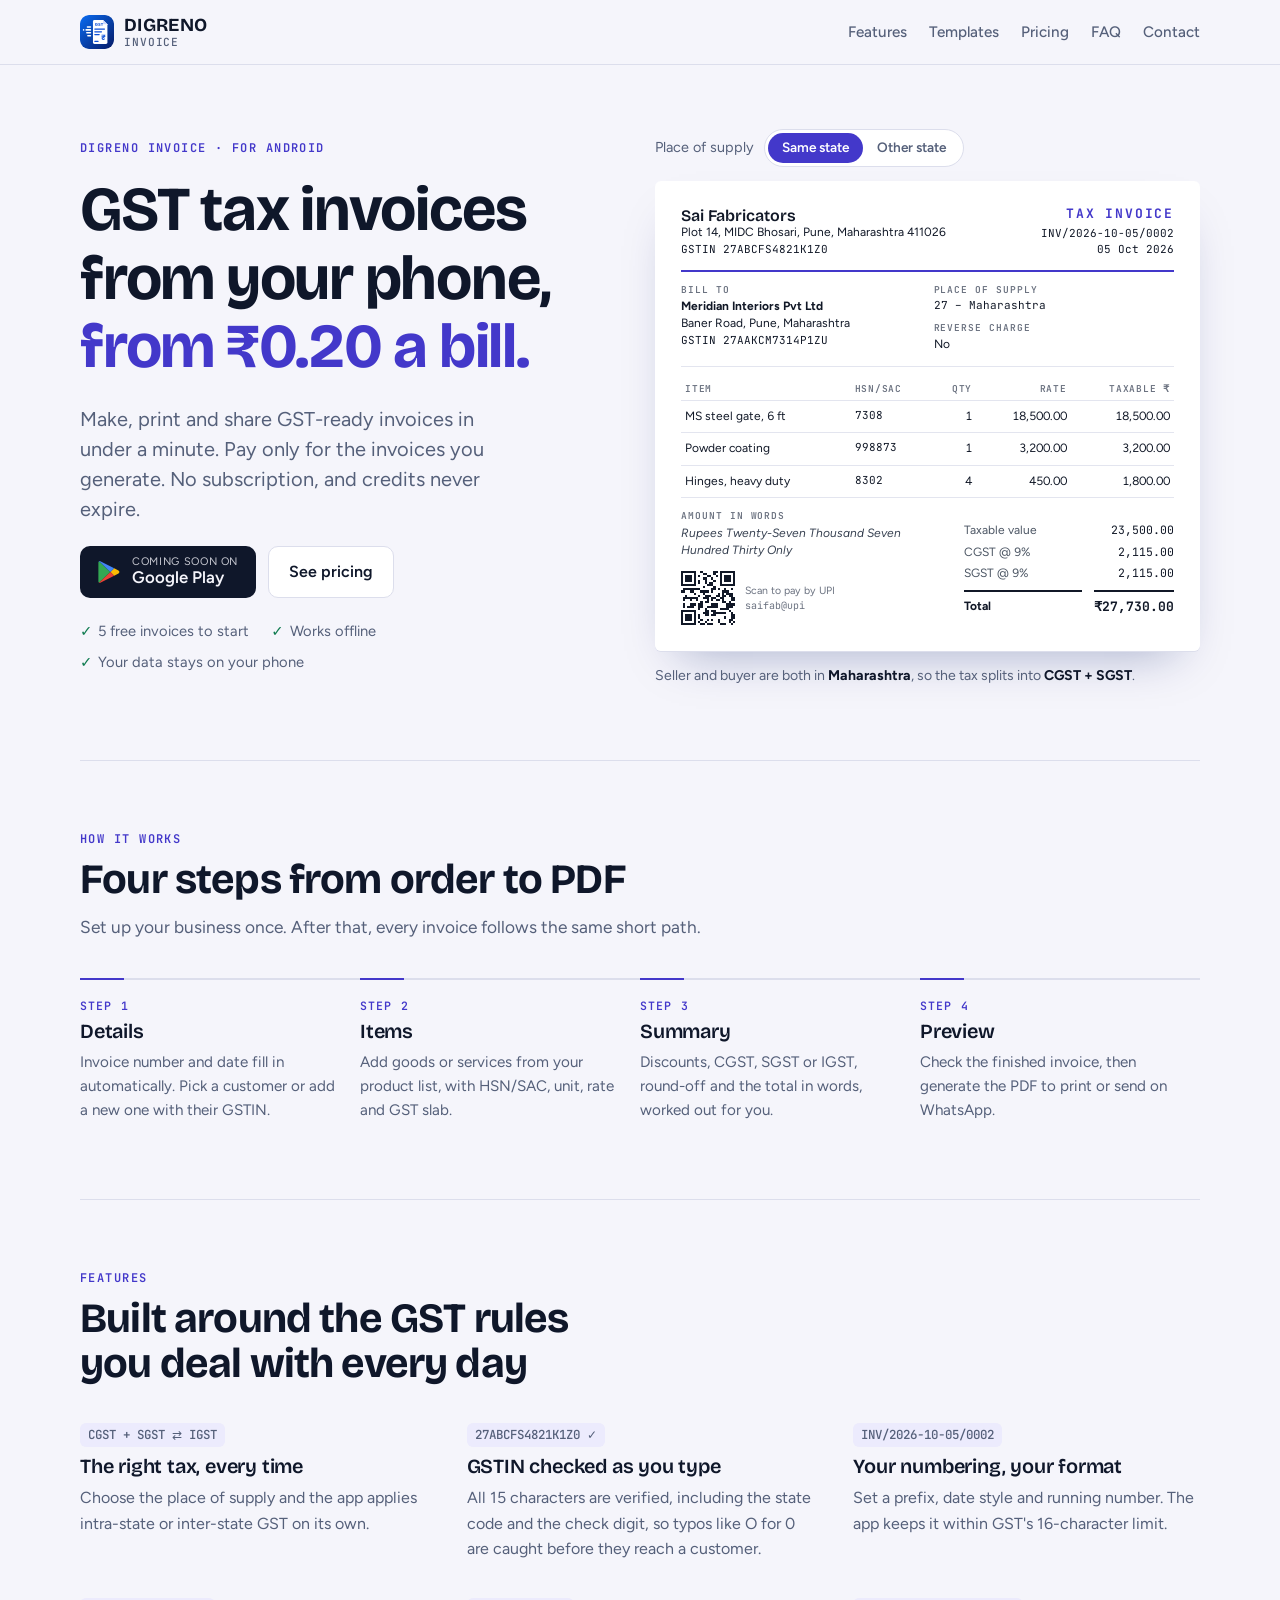
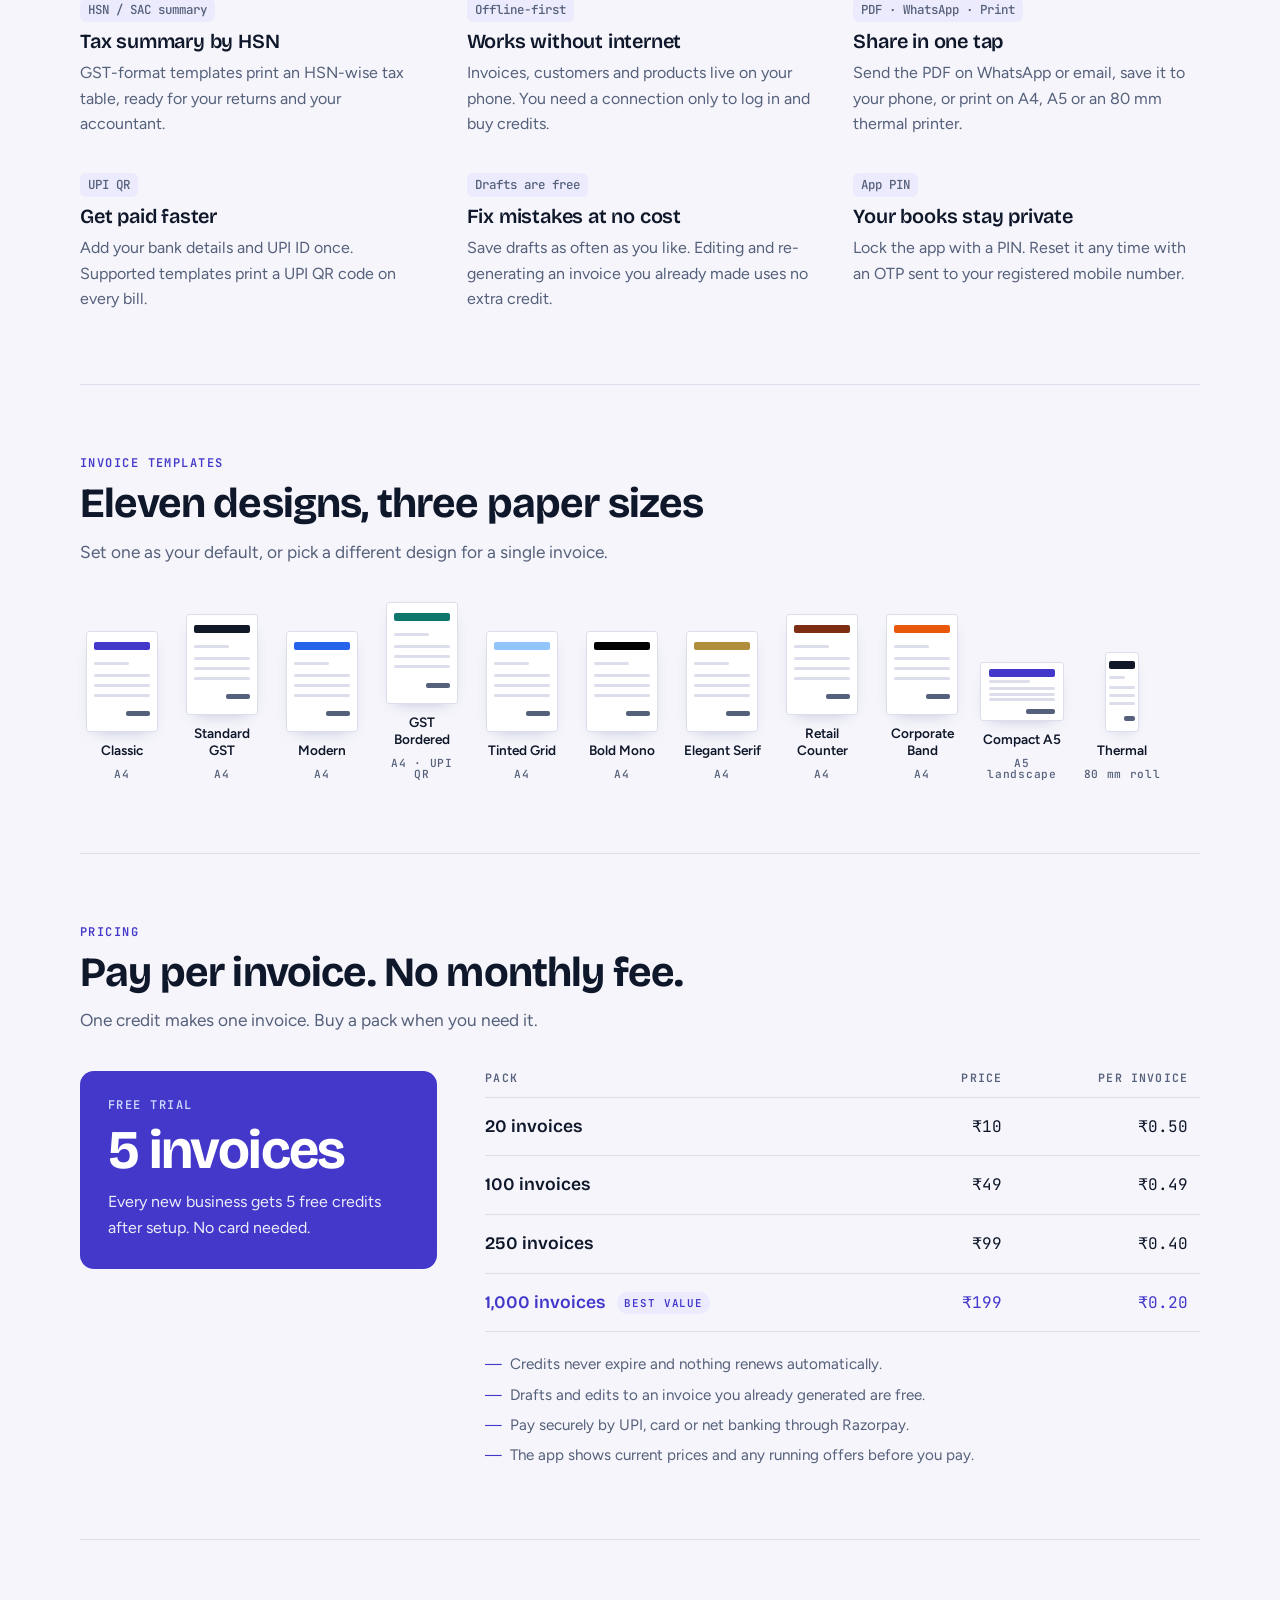
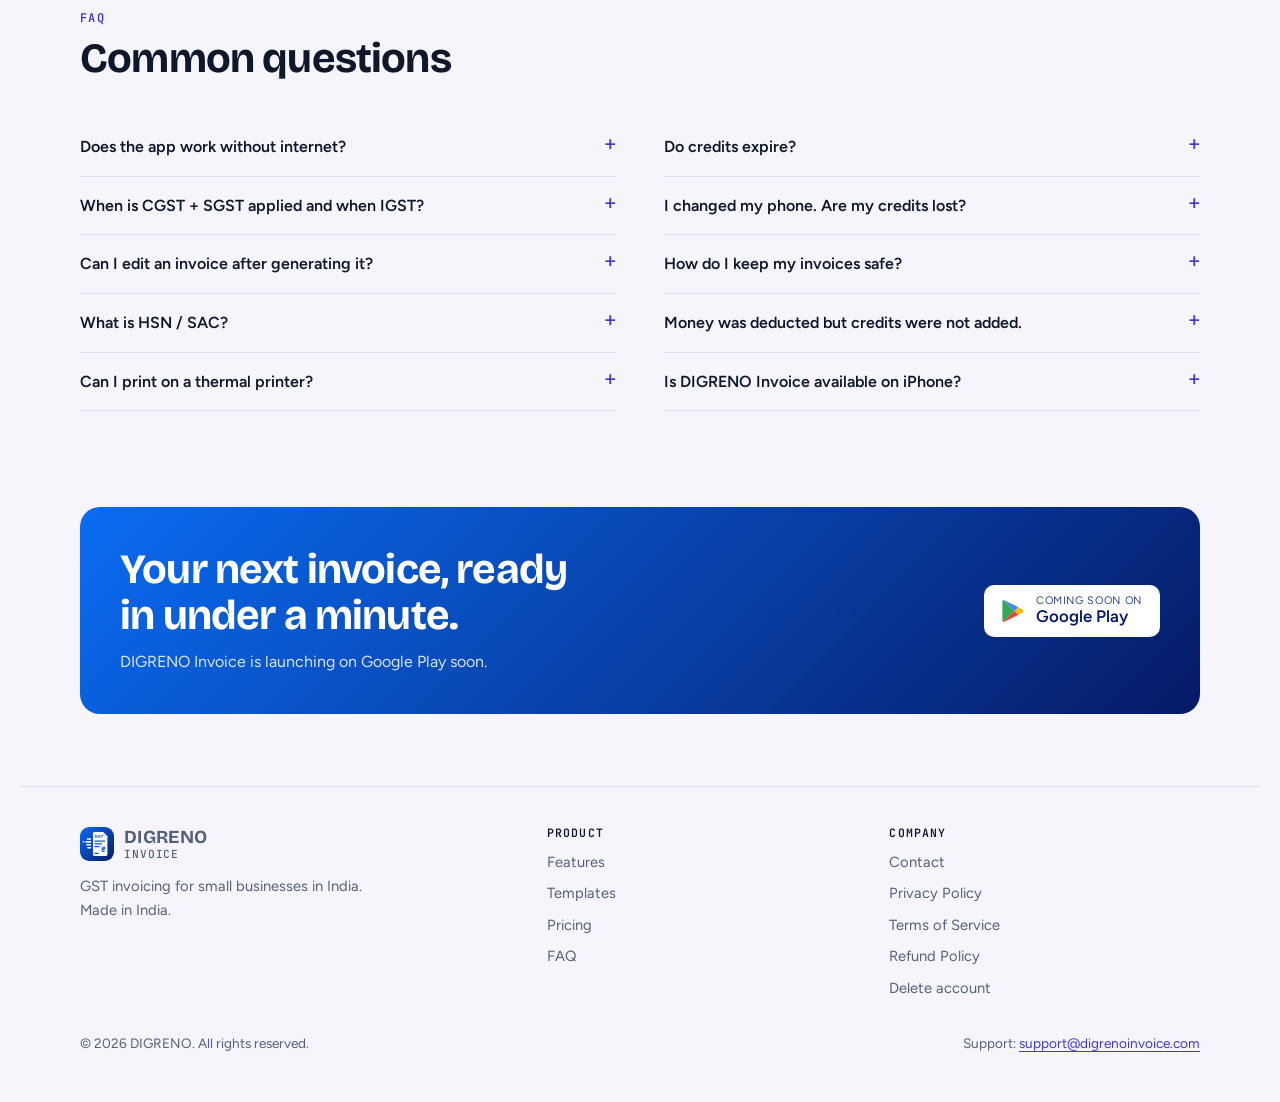
==== index.html @ bca1535c "digreno website initial version" ====
<!doctype html>
<html lang="en-IN">
<head>
<meta charset="utf-8">
<meta name="viewport" content="width=device-width, initial-scale=1, viewport-fit=cover">
<title>DIGRENO Invoice</title>
<meta name="description" content="GST invoicing app for Android. Make GST-ready tax invoices on your phone from ₹0.20 a bill, with CGST/SGST/IGST, HSN summary, UPI QR and thermal printing.">
<link rel="canonical" href="https://digreno.com/">
<meta name="theme-color" content="#4338CA">
<meta property="og:type" content="website">
<meta property="og:site_name" content="DIGRENO">
<meta property="og:title" content="DIGRENO Invoice">
<meta property="og:description" content="GST invoicing app for Android. Make GST-ready tax invoices on your phone from ₹0.20 a bill, with CGST/SGST/IGST, HSN summary, UPI QR and thermal printing.">
<meta property="og:url" content="https://digreno.com/">
<link rel="icon" href="/assets/favicon.svg" type="image/svg+xml">
<link rel="preconnect" href="https://fonts.googleapis.com"><link rel="preconnect" href="https://fonts.gstatic.com" crossorigin><link rel="stylesheet" href="https://fonts.googleapis.com/css2?family=Bricolage+Grotesque:opsz,wght@12..96,600;12..96,700&family=Figtree:wght@400;500;600;700&family=JetBrains+Mono:wght@500;600;700&display=swap">
<link rel="stylesheet" href="/assets/site.css">
</head>
<body>
<a class="skip" href="#main">Skip to content</a>
<header class="site-header">
  <nav class="wrap nav" aria-label="Main">
    <a class="brand" href="/"><img src="/assets/logo.svg" alt="" width="34" height="34"><span>DIGRENO<small>Invoice</small></span></a>
    <button class="nav-toggle" type="button" aria-expanded="false" aria-controls="nav-links">Menu</button>
    <div class="nav-links" id="nav-links">
      <a href="/#features">Features</a>
      <a href="/#templates">Templates</a>
      <a href="/#pricing">Pricing</a>
      <a href="/#faq">FAQ</a>
      <a href="/contact.html">Contact</a>
    </div>
  </nav>
</header>
<main id="main" class="wrap">
  <section class="hero">
    <div class="hero-copy">
      <span class="eyebrow">DIGRENO Invoice · for Android</span>
      <h1>GST tax invoices from your phone, <em>from ₹0.20 a bill.</em></h1>
      <p class="lede">Make, print and share GST-ready invoices in under a minute. Pay only for the invoices you generate. No subscription, and credits never expire.</p>
      <div class="hero-actions">
        <a class="play-badge" href="#download" aria-disabled="true">
          <svg viewBox="0 0 22 24" aria-hidden="true"><path fill="#34A853" d="M1 1.2 12.4 12 1 22.8c-.4-.2-.6-.7-.6-1.2V2.4c0-.5.2-1 .6-1.2Z"/><path fill="#FBBC04" d="m16.2 8.2-3.8 3.8 3.8 3.8 4.3-2.4c1.2-.7 1.2-2.1 0-2.8l-4.3-2.4Z"/><path fill="#4285F4" d="M1 1.2c.3-.2.8-.2 1.3.1l13.9 6.9-3.8 3.8L1 1.2Z"/><path fill="#EA4335" d="M1 22.8 12.4 12l3.8 3.8-13.9 6.9c-.5.3-1 .3-1.3.1Z"/></svg>
          <span><small>Coming soon on</small><strong>Google Play</strong></span>
        </a>
        <a class="btn btn-ghost" href="#pricing">See pricing</a>
      </div>
      <ul class="hero-facts">
        <li>5 free invoices to start</li>
        <li>Works offline</li>
        <li>Your data stays on your phone</li>
      </ul>
    </div>

    <div class="demo" aria-label="Sample invoice made with DIGRENO Invoice">
      <div class="pos-switch">
        <span>Place of supply</span>
        <span class="seg" role="group" aria-label="Place of supply">
          <button type="button" data-pos="intra" aria-pressed="true">Same state</button>
          <button type="button" data-pos="inter" aria-pressed="false">Other state</button>
        </span>
      </div>
      <div class="invoice-scroll">
        <article class="invoice" id="demo-invoice">
          <div class="inv-top">
            <div>
              <h3>Sai Fabricators</h3>
              <div>Plot 14, MIDC Bhosari, Pune, Maharashtra 411026</div>
              <div class="mono">GSTIN 27ABCFS4821K1Z0</div>
            </div>
            <div class="inv-title">
              <b>TAX INVOICE</b>
              <div class="mono">INV/2026-10-05/0002</div>
              <div class="mono">05 Oct 2026</div>
            </div>
          </div>
          <div class="inv-meta">
            <div>
              <div class="lbl">Bill to</div>
              <div><strong>Meridian Interiors Pvt Ltd</strong></div>
              <div id="buyer-addr">Baner Road, Pune, Maharashtra</div>
              <div class="mono">GSTIN <span id="buyer-gstin">27AAKCM7314P1ZU</span></div>
            </div>
            <div>
              <div class="lbl">Place of supply</div>
              <div class="mono" id="inv-pos">27 – Maharashtra</div>
              <div class="lbl" style="margin-top:8px">Reverse charge</div>
              <div>No</div>
            </div>
          </div>
          <table class="inv-items">
            <thead><tr><th>Item</th><th>HSN/SAC</th><th class="num">Qty</th><th class="num">Rate</th><th class="num">Taxable ₹</th></tr></thead>
            <tbody>
              <tr><td>MS steel gate, 6 ft</td><td class="mono">7308</td><td class="num">1</td><td class="num">18,500.00</td><td class="num">18,500.00</td></tr>
              <tr><td>Powder coating</td><td class="mono">998873</td><td class="num">1</td><td class="num">3,200.00</td><td class="num">3,200.00</td></tr>
              <tr><td>Hinges, heavy duty</td><td class="mono">8302</td><td class="num">4</td><td class="num">450.00</td><td class="num">1,800.00</td></tr>
            </tbody>
          </table>
          <div class="inv-bottom">
            <div>
              <div class="lbl" style="font:600 9.5px/1.2 var(--f-mono);letter-spacing:.1em;text-transform:uppercase;color:#6B7280;margin-bottom:3px">Amount in words</div>
              <div class="inv-words">Rupees Twenty-Seven Thousand Seven Hundred Thirty Only</div>
              <div class="inv-upi"><canvas id="upi-qr" width="25" height="25" aria-hidden="true"></canvas><span>Scan to pay by UPI<br><span class="mono" style="font-size:10px">saifab@upi</span></span></div>
            </div>
            <dl class="inv-totals">
              <dt>Taxable value</dt><dd>23,500.00</dd>
              <div id="tax-rows" style="display:contents"></div>
              <dt class="grand">Total</dt><dd class="grand">₹27,730.00</dd>
            </dl>
          </div>
        </article>
      </div>
      <p class="demo-note" id="demo-explain" aria-live="polite">Seller and buyer are both in <b>Maharashtra</b>, so the tax splits into <b>CGST + SGST</b>.</p>
    </div>
  </section>

  <section class="band" id="how">
    <div class="section-head">
      <span class="eyebrow">How it works</span>
      <h2>Four steps from order to PDF</h2>
      <p>Set up your business once. After that, every invoice follows the same short path.</p>
    </div>
    <ol class="steps">
      <li><h3>Details</h3><p>Invoice number and date fill in automatically. Pick a customer or add a new one with their GSTIN.</p></li>
      <li><h3>Items</h3><p>Add goods or services from your product list, with HSN/SAC, unit, rate and GST slab.</p></li>
      <li><h3>Summary</h3><p>Discounts, CGST, SGST or IGST, round-off and the total in words, worked out for you.</p></li>
      <li><h3>Preview</h3><p>Check the finished invoice, then generate the PDF to print or send on WhatsApp.</p></li>
    </ol>
  </section>

  <section class="band" id="features">
    <div class="section-head">
      <span class="eyebrow">Features</span>
      <h2>Built around the GST rules you deal with every day</h2>
    </div>
    <div class="features">
      <div class="feature"><span class="tag">CGST + SGST ⇄ IGST</span><h3>The right tax, every time</h3><p>Choose the place of supply and the app applies intra-state or inter-state GST on its own.</p></div>
      <div class="feature"><span class="tag">27ABCFS4821K1Z0 ✓</span><h3>GSTIN checked as you type</h3><p>All 15 characters are verified, including the state code and the check digit, so typos like O for 0 are caught before they reach a customer.</p></div>
      <div class="feature"><span class="tag">INV/2026-10-05/0002</span><h3>Your numbering, your format</h3><p>Set a prefix, date style and running number. The app keeps it within GST's 16-character limit.</p></div>
      <div class="feature"><span class="tag">HSN / SAC summary</span><h3>Tax summary by HSN</h3><p>GST-format templates print an HSN-wise tax table, ready for your returns and your accountant.</p></div>
      <div class="feature"><span class="tag">Offline-first</span><h3>Works without internet</h3><p>Invoices, customers and products live on your phone. You need a connection only to log in and buy credits.</p></div>
      <div class="feature"><span class="tag">PDF · WhatsApp · Print</span><h3>Share in one tap</h3><p>Send the PDF on WhatsApp or email, save it to your phone, or print on A4, A5 or an 80 mm thermal printer.</p></div>
      <div class="feature"><span class="tag">UPI QR</span><h3>Get paid faster</h3><p>Add your bank details and UPI ID once. Supported templates print a UPI QR code on every bill.</p></div>
      <div class="feature"><span class="tag">Drafts are free</span><h3>Fix mistakes at no cost</h3><p>Save drafts as often as you like. Editing and re-generating an invoice you already made uses no extra credit.</p></div>
      <div class="feature"><span class="tag">App PIN</span><h3>Your books stay private</h3><p>Lock the app with a PIN. Reset it any time with an OTP sent to your registered mobile number.</p></div>
    </div>
  </section>

  <section class="band" id="templates">
    <div class="section-head">
      <span class="eyebrow">Invoice templates</span>
      <h2>Eleven designs, three paper sizes</h2>
      <p>Set one as your default, or pick a different design for a single invoice.</p>
    </div>
    <div class="papers">
      <div class="paper"><div class="sheet"><i></i><i></i><i></i><i></i><i></i><i></i></div><b>Classic</b><small>A4</small></div>
      <div class="paper"><div class="sheet" style="--accent-paper:#111827"><i></i><i></i><i></i><i></i><i></i><i></i></div><b>Standard GST</b><small>A4</small></div>
      <div class="paper"><div class="sheet" style="--accent-paper:#2563EB"><i></i><i></i><i></i><i></i><i></i><i></i></div><b>Modern</b><small>A4</small></div>
      <div class="paper"><div class="sheet" style="--accent-paper:#0F766E"><i></i><i></i><i></i><i></i><i></i><i></i></div><b>GST Bordered</b><small>A4 · UPI QR</small></div>
      <div class="paper"><div class="sheet" style="--accent-paper:#93C5FD"><i></i><i></i><i></i><i></i><i></i><i></i></div><b>Tinted Grid</b><small>A4</small></div>
      <div class="paper"><div class="sheet" style="--accent-paper:#000"><i></i><i></i><i></i><i></i><i></i><i></i></div><b>Bold Mono</b><small>A4</small></div>
      <div class="paper"><div class="sheet" style="--accent-paper:#B08D3C"><i></i><i></i><i></i><i></i><i></i><i></i></div><b>Elegant Serif</b><small>A4</small></div>
      <div class="paper"><div class="sheet" style="--accent-paper:#7C2D12"><i></i><i></i><i></i><i></i><i></i><i></i></div><b>Retail Counter</b><small>A4</small></div>
      <div class="paper"><div class="sheet" style="--accent-paper:#EA580C"><i></i><i></i><i></i><i></i><i></i><i></i></div><b>Corporate Band</b><small>A4</small></div>
      <div class="paper a5"><div class="sheet"><i></i><i></i><i></i><i></i><i></i><i></i></div><b>Compact A5</b><small>A5 landscape</small></div>
      <div class="paper roll"><div class="sheet" style="--accent-paper:#111827"><i></i><i></i><i></i><i></i><i></i><i></i></div><b>Thermal</b><small>80 mm roll</small></div>
    </div>
  </section>

  <section class="band" id="pricing">
    <div class="section-head">
      <span class="eyebrow">Pricing</span>
      <h2>Pay per invoice. No monthly fee.</h2>
      <p>One credit makes one invoice. Buy a pack when you need it.</p>
    </div>
    <div class="pricing">
      <div class="trial">
        <span class="eyebrow" style="color:#C9D8FF">Free trial</span>
        <div class="big">5 invoices</div>
        <p>Every new business gets 5 free credits after setup. No card needed.</p>
      </div>
      <div class="packs-wrap">
        <table class="packs">
          <thead><tr><th>Pack</th><th class="num">Price</th><th class="num">Per invoice</th></tr></thead>
          <tbody>
            <tr><td>20 invoices</td><td class="num">₹10</td><td class="num">₹0.50</td></tr>
            <tr><td>100 invoices</td><td class="num">₹49</td><td class="num">₹0.49</td></tr>
            <tr><td>250 invoices</td><td class="num">₹99</td><td class="num">₹0.40</td></tr>
            <tr class="best"><td>1,000 invoices <span class="pill">Best value</span></td><td class="num">₹199</td><td class="num">₹0.20</td></tr>
          </tbody>
        </table>
        <ul class="pricing-notes">
          <li>Credits never expire and nothing renews automatically.</li>
          <li>Drafts and edits to an invoice you already generated are free.</li>
          <li>Pay securely by UPI, card or net banking through Razorpay.</li>
          <li>The app shows current prices and any running offers before you pay.</li>
        </ul>
      </div>
    </div>
  </section>

  <section class="band" id="faq">
    <div class="section-head">
      <span class="eyebrow">FAQ</span>
      <h2>Common questions</h2>
    </div>
    <div class="faq">
      <div>
        <details><summary>Does the app work without internet?</summary><p>Yes. Invoices, customers and products are stored on your phone and work offline. You need internet to log in, buy credits and sync your credit balance.</p></details>
        <details><summary>When is CGST + SGST applied and when IGST?</summary><p>If the place of supply is in the same state as your business, CGST and SGST are applied. If it is a different state, IGST is applied. The app decides this from the place of supply you select.</p></details>
        <details><summary>Can I edit an invoice after generating it?</summary><p>Yes. Open the invoice and tap Edit. Updating an invoice you already generated does not use another credit.</p></details>
        <details><summary>What is HSN / SAC?</summary><p>HSN codes classify goods and SAC codes classify services. Enter 4, 6 or 8 digits as your turnover requires. Service codes usually start with 99.</p></details>
        <details><summary>Can I print on a thermal printer?</summary><p>Yes. The Thermal template is laid out for 80 mm receipt printers. A4 and A5 templates print on any regular printer.</p></details>
      </div>
      <div>
        <details><summary>Do credits expire?</summary><p>No. Purchased credits do not expire. Every pack is a one-time purchase and nothing renews automatically.</p></details>
        <details><summary>I changed my phone. Are my credits lost?</summary><p>No. Your credit balance is kept on our server. Log in with the same mobile number and your balance comes back automatically.</p></details>
        <details><summary>How do I keep my invoices safe?</summary><p>Your invoices are stored on your phone. Keep Android backup turned on for your Google account so app data is restored on a new phone. You can also export a backup from Settings.</p></details>
        <details><summary>Money was deducted but credits were not added.</summary><p>Credits usually appear within a few minutes once the bank confirms. In the app, open Help → Payment issues and tap Check status. If credits can't be added, the amount is refunded. See our <a href="refund.html">refund policy</a>.</p></details>
        <details><summary>Is DIGRENO Invoice available on iPhone?</summary><p>Not yet. The app is launching on Android first.</p></details>
      </div>
    </div>
  </section>

  <section class="cta" id="download">
    <div>
      <h2>Your next invoice, ready in under a minute.</h2>
      <p>DIGRENO Invoice is launching on Google Play soon.</p>
    </div>
    <a class="play-badge" href="#download" aria-disabled="true">
      <svg viewBox="0 0 22 24" aria-hidden="true"><path fill="#34A853" d="M1 1.2 12.4 12 1 22.8c-.4-.2-.6-.7-.6-1.2V2.4c0-.5.2-1 .6-1.2Z"/><path fill="#FBBC04" d="m16.2 8.2-3.8 3.8 3.8 3.8 4.3-2.4c1.2-.7 1.2-2.1 0-2.8l-4.3-2.4Z"/><path fill="#4285F4" d="M1 1.2c.3-.2.8-.2 1.3.1l13.9 6.9-3.8 3.8L1 1.2Z"/><path fill="#EA4335" d="M1 22.8 12.4 12l3.8 3.8-13.9 6.9c-.5.3-1 .3-1.3.1Z"/></svg>
      <span><small>Coming soon on</small><strong>Google Play</strong></span>
    </a>
  </section>
</main>
<footer class="site-footer">
  <div class="wrap">
    <div class="footer-grid">
      <div>
        <a class="brand" href="/"><img src="/assets/logo.svg" alt="" width="34" height="34"><span>DIGRENO<small>Invoice</small></span></a>
        <p style="margin-top:14px;max-width:34ch">GST invoicing for small businesses in India. Made in India.</p>
      </div>
      <div>
        <h4>Product</h4>
        <ul><li><a href="/#features">Features</a></li><li><a href="/#templates">Templates</a></li><li><a href="/#pricing">Pricing</a></li><li><a href="/#faq">FAQ</a></li></ul>
      </div>
      <div>
        <h4>Company</h4>
        <ul><li><a href="/contact.html">Contact</a></li><li><a href="/privacy.html">Privacy Policy</a></li><li><a href="/terms.html">Terms of Service</a></li><li><a href="/refund.html">Refund Policy</a></li><li><a href="/delete-account.html">Delete account</a></li></ul>
      </div>
    </div>
    <div class="footer-base">
      <span>© <span data-year>2026</span> DIGRENO. All rights reserved.</span>
      <span>Support: <a href="mailto:support@digrenoinvoice.com">support@digrenoinvoice.com</a></span>
    </div>
  </div>
</footer>
<script src="/assets/site.js" defer></script>
</body>
</html>
---- assets/site.css ----
/* DIGRENO — digreno.com
   Layout: one 1120px column; the hero pairs the pitch with a live, toggleable GST tax invoice
   (the product's own output). Everything else is quiet: hairlines, mono for tax data. */
:root {
  --bg: #F5F5FB;          /* app background */
  --surface: #FFFFFF;
  --ink: #0F172A;         /* digreno_navy */
  --muted: #55607A;
  --line: #DCDEEC;
  --indigo: #4338CA;      /* brand */
  --indigo-soft: #ECEBFD;
  --blue: #0A6CF2;        /* launcher gradient start */
  --deep: #061A66;        /* launcher gradient end */
  --paper: #FFFFFF;       /* the invoice stays paper-white in both themes */
  --paper-ink: #111827;
  --paper-line: #E3E5EF;
  --ok: #0F7B4F;
  --fill-bg: #FFF3C4;
  --fill-ink: #6B4E00;

  --f-display: "Bricolage Grotesque", "Segoe UI", system-ui, sans-serif;
  --f-body: "Figtree", "Segoe UI", system-ui, -apple-system, sans-serif;
  --f-mono: "JetBrains Mono", ui-monospace, "Cascadia Mono", Consolas, monospace;

  --step--1: 0.875rem;
  --step-0: 1rem;
  --step-1: 1.25rem;
  --step-2: 1.6rem;
  --step-3: clamp(1.9rem, 1.4rem + 2vw, 2.6rem);
  --step-4: clamp(2.3rem, 1.5rem + 3.6vw, 3.9rem);

  --wrap: 1120px;
  --radius: 14px;
  color-scheme: light;
}
@media (prefers-color-scheme: dark) {
  :root:not([data-theme="light"]) {
    --bg: #0A0E1F; --surface: #121834; --ink: #E8EAF6; --muted: #A2A9C6; --line: #262E52;
    --indigo: #8F8BFF; --indigo-soft: #1D2050; --blue: #5AA2FF; --deep: #C9D8FF;
    --paper-line: #E3E5EF; --ok: #3CC48A; --fill-bg: #4A3B05; --fill-ink: #FFE08A;
    color-scheme: dark;
  }
}
:root[data-theme="dark"] {
  --bg: #0A0E1F; --surface: #121834; --ink: #E8EAF6; --muted: #A2A9C6; --line: #262E52;
  --indigo: #8F8BFF; --indigo-soft: #1D2050; --blue: #5AA2FF; --deep: #C9D8FF;
  --paper-line: #E3E5EF; --ok: #3CC48A; --fill-bg: #4A3B05; --fill-ink: #FFE08A;
  color-scheme: dark;
}

*, *::before, *::after { box-sizing: border-box; }
html { -webkit-text-size-adjust: 100%; scroll-behavior: smooth; }
@media (prefers-reduced-motion: reduce) { html { scroll-behavior: auto; } * { transition: none !important; animation: none !important; } }
body {
  margin: 0; background: var(--bg); color: var(--ink);
  font: 400 var(--step-0)/1.6 var(--f-body);
  padding-inline: 20px;
}
img, svg { max-width: 100%; }
a { color: var(--indigo); text-underline-offset: 3px; }
a:focus-visible, button:focus-visible, summary:focus-visible { outline: 2px solid var(--blue); outline-offset: 3px; border-radius: 6px; }
h1, h2, h3 { font-family: var(--f-display); line-height: 1.1; letter-spacing: -0.02em; text-wrap: balance; margin: 0; }
h1 { font-size: var(--step-4); font-weight: 700; }
h2 { font-size: var(--step-3); font-weight: 700; }
h3 { font-size: var(--step-1); font-weight: 600; letter-spacing: -0.01em; }
p { margin: 0; }
.wrap { max-width: var(--wrap); margin-inline: auto; }
.mono { font-family: var(--f-mono); font-variant-numeric: tabular-nums; }
.eyebrow { font: 600 0.75rem/1 var(--f-mono); letter-spacing: 0.12em; text-transform: uppercase; color: var(--indigo); }
.lede { color: var(--muted); font-size: var(--step-1); line-height: 1.5; max-width: 34ch; }
.skip { position: absolute; left: -9999px; }
.skip:focus { left: 20px; top: 12px; background: var(--surface); padding: 8px 12px; z-index: 10; }

/* ---------- header ---------- */
.site-header { position: sticky; top: env(safe-area-inset-top, 0px); z-index: 5; margin-inline: -20px; padding-inline: 20px;
  background: color-mix(in srgb, var(--bg) 86%, transparent); backdrop-filter: blur(10px); border-bottom: 1px solid var(--line); }
.nav { display: flex; align-items: center; gap: 24px; min-height: 64px; }
.brand { display: flex; align-items: center; gap: 10px; text-decoration: none; color: var(--ink); font: 700 1.15rem/1 var(--f-display); letter-spacing: 0.02em; }
.brand img { width: 34px; height: 34px; border-radius: 9px; }
.brand small { font: 500 0.7rem/1 var(--f-mono); color: var(--muted); letter-spacing: 0.08em; text-transform: uppercase; display: block; margin-top: 3px; }
.nav-links { display: flex; gap: 22px; margin-left: auto; align-items: center; }
.nav-links a { color: var(--muted); text-decoration: none; font-weight: 500; font-size: 0.95rem; }
.nav-links a:hover { color: var(--ink); }
.nav-toggle { display: none; margin-left: auto; background: none; border: 1px solid var(--line); color: var(--ink); border-radius: 8px; padding: 6px 10px; font: inherit; cursor: pointer; }
@media (max-width: 760px) {
  .nav-toggle { display: block; }
  .nav-links { display: none; position: absolute; left: 0; right: 0; top: 64px; flex-direction: column; align-items: stretch; gap: 0;
    background: var(--surface); border-bottom: 1px solid var(--line); padding: 8px 20px 16px; }
  .nav-links.open { display: flex; }
  .nav-links a { padding: 10px 0; }
}

/* ---------- buttons ---------- */
.btn { display: inline-flex; align-items: center; gap: 10px; padding: 12px 20px; border-radius: 10px; font-weight: 600; text-decoration: none; border: 1px solid transparent; }
.btn-primary { background: var(--indigo); color: #fff; }
.btn-primary:hover { filter: brightness(1.08); }
:root:not([data-theme="light"]) .btn-primary { color: #fff; }
.btn-ghost { border-color: var(--line); color: var(--ink); background: var(--surface); }
.play-badge { display: inline-flex; align-items: center; gap: 12px; padding: 10px 18px; border-radius: 10px; background: var(--ink); color: var(--bg); text-decoration: none; }
.play-badge svg { width: 22px; height: 24px; flex: none; }
.play-badge span { display: grid; line-height: 1.15; }
.play-badge small { font-size: 0.68rem; letter-spacing: 0.06em; text-transform: uppercase; opacity: 0.8; }
.play-badge strong { font-size: 1.05rem; font-weight: 600; }
.play-badge[aria-disabled="true"] { cursor: default; }

/* ---------- hero ---------- */
.hero { display: grid; grid-template-columns: minmax(0, 1fr) minmax(0, 1.05fr); gap: 56px; align-items: center; padding-block: 64px 72px; }
.hero-copy { display: grid; gap: 22px; min-width: 0; }
.hero h1 em { font-style: normal; color: var(--indigo); }
.hero-actions { display: flex; flex-wrap: wrap; gap: 12px; align-items: center; }
.hero-facts { display: flex; flex-wrap: wrap; gap: 8px 22px; color: var(--muted); font-size: 0.92rem; list-style: none; padding: 0; margin: 0; }
.hero-facts li::before { content: "✓"; color: var(--ok); font-weight: 700; margin-right: 6px; }
@media (max-width: 900px) { .hero { grid-template-columns: minmax(0, 1fr); gap: 40px; padding-block: 40px 56px; } }

/* ---------- the invoice (hero demo) ---------- */
.demo { display: grid; gap: 14px; min-width: 0; }
.pos-switch { display: flex; flex-wrap: wrap; align-items: center; gap: 10px; font-size: 0.9rem; color: var(--muted); }
.seg { display: inline-flex; background: var(--surface); border: 1px solid var(--line); border-radius: 999px; padding: 3px; }
.seg button { border: 0; background: none; color: var(--muted); font: 600 0.85rem/1 var(--f-body); padding: 8px 14px; border-radius: 999px; cursor: pointer; }
.seg button[aria-pressed="true"] { background: var(--indigo); color: #fff; }
.invoice-scroll { overflow-x: auto; border-radius: 6px; box-shadow: 0 1px 0 var(--line), 0 24px 48px -24px rgba(6, 26, 102, 0.35); }
.invoice { background: var(--paper); color: var(--paper-ink); min-width: 470px; padding: 26px 26px 22px; font-size: 12px; line-height: 1.45; font-family: var(--f-body); }
.inv-top { display: flex; justify-content: space-between; gap: 16px; align-items: flex-start; border-bottom: 2px solid #4338CA; padding-bottom: 12px; }
.inv-top h3 { font-size: 16px; color: #111827; letter-spacing: 0; }
.inv-title { text-align: right; }
.inv-title b { display: block; font: 700 13px/1 var(--f-mono); letter-spacing: 0.14em; color: #4338CA; margin-bottom: 6px; }
.inv-meta { display: grid; grid-template-columns: 1fr 1fr; gap: 12px; padding: 12px 0; border-bottom: 1px solid var(--paper-line); }
.inv-meta .lbl { font: 600 9.5px/1.2 var(--f-mono); letter-spacing: 0.1em; text-transform: uppercase; color: #6B7280; margin-bottom: 3px; }
.inv .mono, .invoice .mono { font-size: 11px; }
.inv-items { width: 100%; border-collapse: collapse; margin-top: 10px; font-variant-numeric: tabular-nums; }
.inv-items th { text-align: left; font: 600 9.5px/1.2 var(--f-mono); letter-spacing: 0.08em; text-transform: uppercase; color: #6B7280; padding: 6px 4px; border-bottom: 1px solid var(--paper-line); }
.inv-items td { padding: 7px 4px; border-bottom: 1px solid var(--paper-line); vertical-align: top; }
.inv-items .num, .inv-items th.num { text-align: right; white-space: nowrap; }
.inv-bottom { display: grid; grid-template-columns: 1fr 210px; gap: 18px; margin-top: 12px; align-items: start; }
.inv-words { color: #374151; font-style: italic; }
.inv-upi { display: flex; gap: 10px; align-items: center; margin-top: 12px; color: #6B7280; font-size: 10.5px; }
.inv-upi canvas { width: 54px; height: 54px; image-rendering: pixelated; }
.inv-totals { display: grid; grid-template-columns: 1fr auto; gap: 4px 12px; font-variant-numeric: tabular-nums; }
.inv-totals dt { color: #4B5563; }
.inv-totals dd { margin: 0; text-align: right; font-family: var(--f-mono); font-size: 11.5px; }
.inv-totals .tax-row { transition: opacity .25s, transform .25s; }
.inv-totals .grand { border-top: 2px solid #111827; padding-top: 6px; margin-top: 4px; font-weight: 700; color: #111827; }
.inv-totals dd.grand { font-size: 13px; }
.demo-note { font-size: 0.88rem; color: var(--muted); }
.demo-note b { color: var(--ink); }

/* ---------- sections ---------- */
section.band { padding-block: 72px; border-top: 1px solid var(--line); }
.section-head { display: grid; gap: 12px; margin-bottom: 36px; max-width: 640px; }
.section-head p { color: var(--muted); font-size: 1.08rem; }

/* steps: Details → Items → Summary → Preview (real wizard order) */
.steps { list-style: none; padding: 0; margin: 0; display: grid; grid-template-columns: repeat(4, minmax(0, 1fr)); gap: 0; counter-reset: s; }
.steps li { padding: 20px 22px 4px 0; border-top: 2px solid var(--line); position: relative; display: grid; gap: 8px; align-content: start; }
.steps li::before { counter-increment: s; content: "Step " counter(s); font: 600 0.72rem/1 var(--f-mono); letter-spacing: 0.1em; text-transform: uppercase; color: var(--indigo); }
.steps li::after { content: ""; position: absolute; top: -2px; left: 0; width: 44px; height: 2px; background: var(--indigo); }
.steps p { color: var(--muted); font-size: 0.95rem; }
@media (max-width: 820px) { .steps { grid-template-columns: repeat(2, minmax(0, 1fr)); row-gap: 24px; } }
@media (max-width: 480px) { .steps { grid-template-columns: minmax(0, 1fr); } }

/* features: definition grid, no cards */
.features { display: grid; grid-template-columns: repeat(3, minmax(0, 1fr)); gap: 36px 40px; }
.feature { display: grid; gap: 8px; align-content: start; min-width: 0; }
.feature .tag { font: 500 0.78rem/1.3 var(--f-mono); color: var(--muted); background: var(--indigo-soft); border-radius: 6px; padding: 4px 8px; justify-self: start; }
.feature p { color: var(--muted); }
@media (max-width: 900px) { .features { grid-template-columns: repeat(2, minmax(0, 1fr)); } }
@media (max-width: 560px) { .features { grid-template-columns: minmax(0, 1fr); } }

/* templates: paper shapes drawn to real proportions (A4 1:1.414, A5 landscape, 80mm roll) */
.papers { display: flex; flex-wrap: wrap; gap: 28px 16px; align-items: flex-end; }
.paper { display: grid; gap: 10px; justify-items: center; width: 84px; text-align: center; }
.paper .sheet { width: 72px; aspect-ratio: 1 / 1.414; background: var(--surface); border: 1px solid var(--line); border-radius: 3px; position: relative; overflow: hidden;
  box-shadow: 0 6px 16px -10px rgba(6,26,102,.35); }
.paper.a5 .sheet { width: 84px; aspect-ratio: 1.414 / 1; }
.paper.roll .sheet { width: 34px; aspect-ratio: 80 / 190; }
.sheet i { position: absolute; left: 10%; right: 10%; height: 3px; border-radius: 2px; background: var(--line); }
.sheet i:nth-child(1) { top: 10%; height: 8px; background: var(--accent-paper, var(--indigo)); }
.sheet i:nth-child(2) { top: 30%; right: 40%; }
.sheet i:nth-child(3) { top: 42%; }
.sheet i:nth-child(4) { top: 52%; }
.sheet i:nth-child(5) { top: 62%; }
.sheet i:nth-child(6) { top: 80%; left: 55%; height: 5px; background: var(--muted); }
.paper b { font-size: 0.85rem; font-weight: 600; line-height: 1.25; }
.paper small { font: 500 0.7rem/1 var(--f-mono); color: var(--muted); letter-spacing: 0.06em; }

/* pricing */
.pricing { display: grid; grid-template-columns: 1fr 2fr; gap: 48px; align-items: start; }
.trial { background: var(--indigo); color: #fff; border-radius: var(--radius); padding: 28px; display: grid; gap: 12px; }
.trial .big { font: 700 3.4rem/1 var(--f-display); letter-spacing: -0.03em; }
.trial p { opacity: 0.9; }
.packs { width: 100%; border-collapse: collapse; font-variant-numeric: tabular-nums; }
.packs th { text-align: left; font: 600 0.72rem/1.2 var(--f-mono); letter-spacing: 0.1em; text-transform: uppercase; color: var(--muted); padding: 0 12px 12px 0; border-bottom: 1px solid var(--line); }
.packs td { padding: 16px 12px 16px 0; border-bottom: 1px solid var(--line); }
.packs td:first-child { font: 600 1.1rem/1 var(--f-display); }
.packs .num { text-align: right; font-family: var(--f-mono); }
.packs th.num { text-align: right; }
.packs tr.best td { color: var(--indigo); }
.packs .pill { font: 600 0.68rem/1 var(--f-mono); letter-spacing: 0.08em; text-transform: uppercase; background: var(--indigo-soft); color: var(--indigo); padding: 4px 7px; border-radius: 999px; margin-left: 8px; vertical-align: middle; }
.packs-wrap { overflow-x: auto; min-width: 0; }
.pricing-notes { list-style: none; padding: 0; margin: 20px 0 0; display: grid; gap: 6px; color: var(--muted); font-size: 0.95rem; }
.pricing-notes li::before { content: "—"; margin-right: 8px; color: var(--indigo); }
@media (max-width: 820px) { .pricing { grid-template-columns: minmax(0, 1fr); gap: 32px; } }

/* faq */
.faq { display: grid; grid-template-columns: minmax(0, 1fr) minmax(0, 1fr); gap: 0 48px; }
.faq details { border-bottom: 1px solid var(--line); padding: 16px 0; }
.faq summary { cursor: pointer; font-weight: 600; list-style: none; display: flex; justify-content: space-between; gap: 16px; }
.faq summary::-webkit-details-marker { display: none; }
.faq summary::after { content: "+"; font: 400 1.3rem/1 var(--f-mono); color: var(--indigo); }
.faq details[open] summary::after { content: "–"; }
.faq details p { color: var(--muted); margin-top: 10px; }
@media (max-width: 760px) { .faq { grid-template-columns: minmax(0, 1fr); } }

/* cta */
.cta { display: flex; flex-wrap: wrap; gap: 24px; justify-content: space-between; align-items: center;
  background: linear-gradient(135deg, #0A6CF2, #061A66); color: #fff; border-radius: 20px; padding: 40px; margin-block: 24px 72px; }
.cta h2 { color: #fff; max-width: 20ch; }
.cta p { opacity: 0.85; margin-top: 10px; }
.cta .play-badge { background: #fff; color: #061A66; }

/* footer */
.site-footer { border-top: 1px solid var(--line); padding-block: 40px 48px; color: var(--muted); font-size: 0.92rem; }
.footer-grid { display: grid; grid-template-columns: 1.4fr 1fr 1fr; gap: 32px; }
.footer-grid h4 { font: 600 0.72rem/1 var(--f-mono); letter-spacing: 0.1em; text-transform: uppercase; color: var(--ink); margin: 0 0 12px; }
.footer-grid ul { list-style: none; padding: 0; margin: 0; display: grid; gap: 8px; }
.footer-grid a { color: var(--muted); text-decoration: none; }
.footer-grid a:hover { color: var(--ink); text-decoration: underline; }
.footer-base { margin-top: 32px; display: flex; flex-wrap: wrap; gap: 8px 24px; justify-content: space-between; font-size: 0.85rem; }
@media (max-width: 700px) { .footer-grid { grid-template-columns: minmax(0, 1fr); } }

/* ---------- legal / document pages ---------- */
.doc { display: grid; grid-template-columns: 220px minmax(0, 1fr); gap: 56px; padding-block: 56px 80px; }
.doc-side { position: sticky; top: calc(env(safe-area-inset-top, 0px) + 88px); align-self: start; display: grid; gap: 6px; font-size: 0.92rem; }
.doc-side a { color: var(--muted); text-decoration: none; padding: 4px 0; }
.doc-side a[aria-current="page"] { color: var(--indigo); font-weight: 600; }
.doc-body { max-width: 68ch; min-width: 0; }
.doc-body h1 { font-size: var(--step-3); margin-bottom: 10px; }
.doc-body .updated { color: var(--muted); font: 500 0.82rem/1 var(--f-mono); margin-bottom: 32px; display: block; }
.doc-body h2 { font-size: var(--step-1); margin: 36px 0 10px; letter-spacing: -0.01em; }
.doc-body p, .doc-body li { color: var(--ink); }
.doc-body p + p { margin-top: 12px; }
.doc-body ul, .doc-body ol { padding-left: 1.25rem; display: grid; gap: 6px; margin: 12px 0; }
.doc-body table { width: 100%; border-collapse: collapse; font-size: 0.93rem; margin: 12px 0; }
.doc-body th, .doc-body td { text-align: left; padding: 10px 12px 10px 0; border-bottom: 1px solid var(--line); vertical-align: top; }
.doc-body th { font: 600 0.72rem/1.2 var(--f-mono); letter-spacing: 0.08em; text-transform: uppercase; color: var(--muted); }
.table-wrap { overflow-x: auto; }
.callout { background: var(--surface); border: 1px solid var(--line); border-radius: var(--radius); padding: 18px 20px; margin: 20px 0; }
.contact-list { display: grid; gap: 18px; margin: 24px 0; }
.contact-list div { display: grid; gap: 2px; }
.contact-list dt { font: 600 0.72rem/1.2 var(--f-mono); letter-spacing: 0.1em; text-transform: uppercase; color: var(--muted); }
.contact-list dd { margin: 0; font-size: 1.05rem; }
@media (max-width: 820px) { .doc { grid-template-columns: minmax(0, 1fr); gap: 24px; padding-block: 32px 64px; } .doc-side { position: static; display: flex; flex-wrap: wrap; gap: 6px 16px; } }

/* Placeholder the owner must fill before going live — deliberately loud. */
.fill { background: var(--fill-bg); color: var(--fill-ink); border-radius: 4px; padding: 0 4px; font-weight: 600; }

/* 404 */
.notfound { padding-block: 96px; display: grid; gap: 16px; justify-items: start; }
.notfound .code { font: 700 0.9rem/1 var(--f-mono); color: var(--indigo); letter-spacing: 0.1em; }
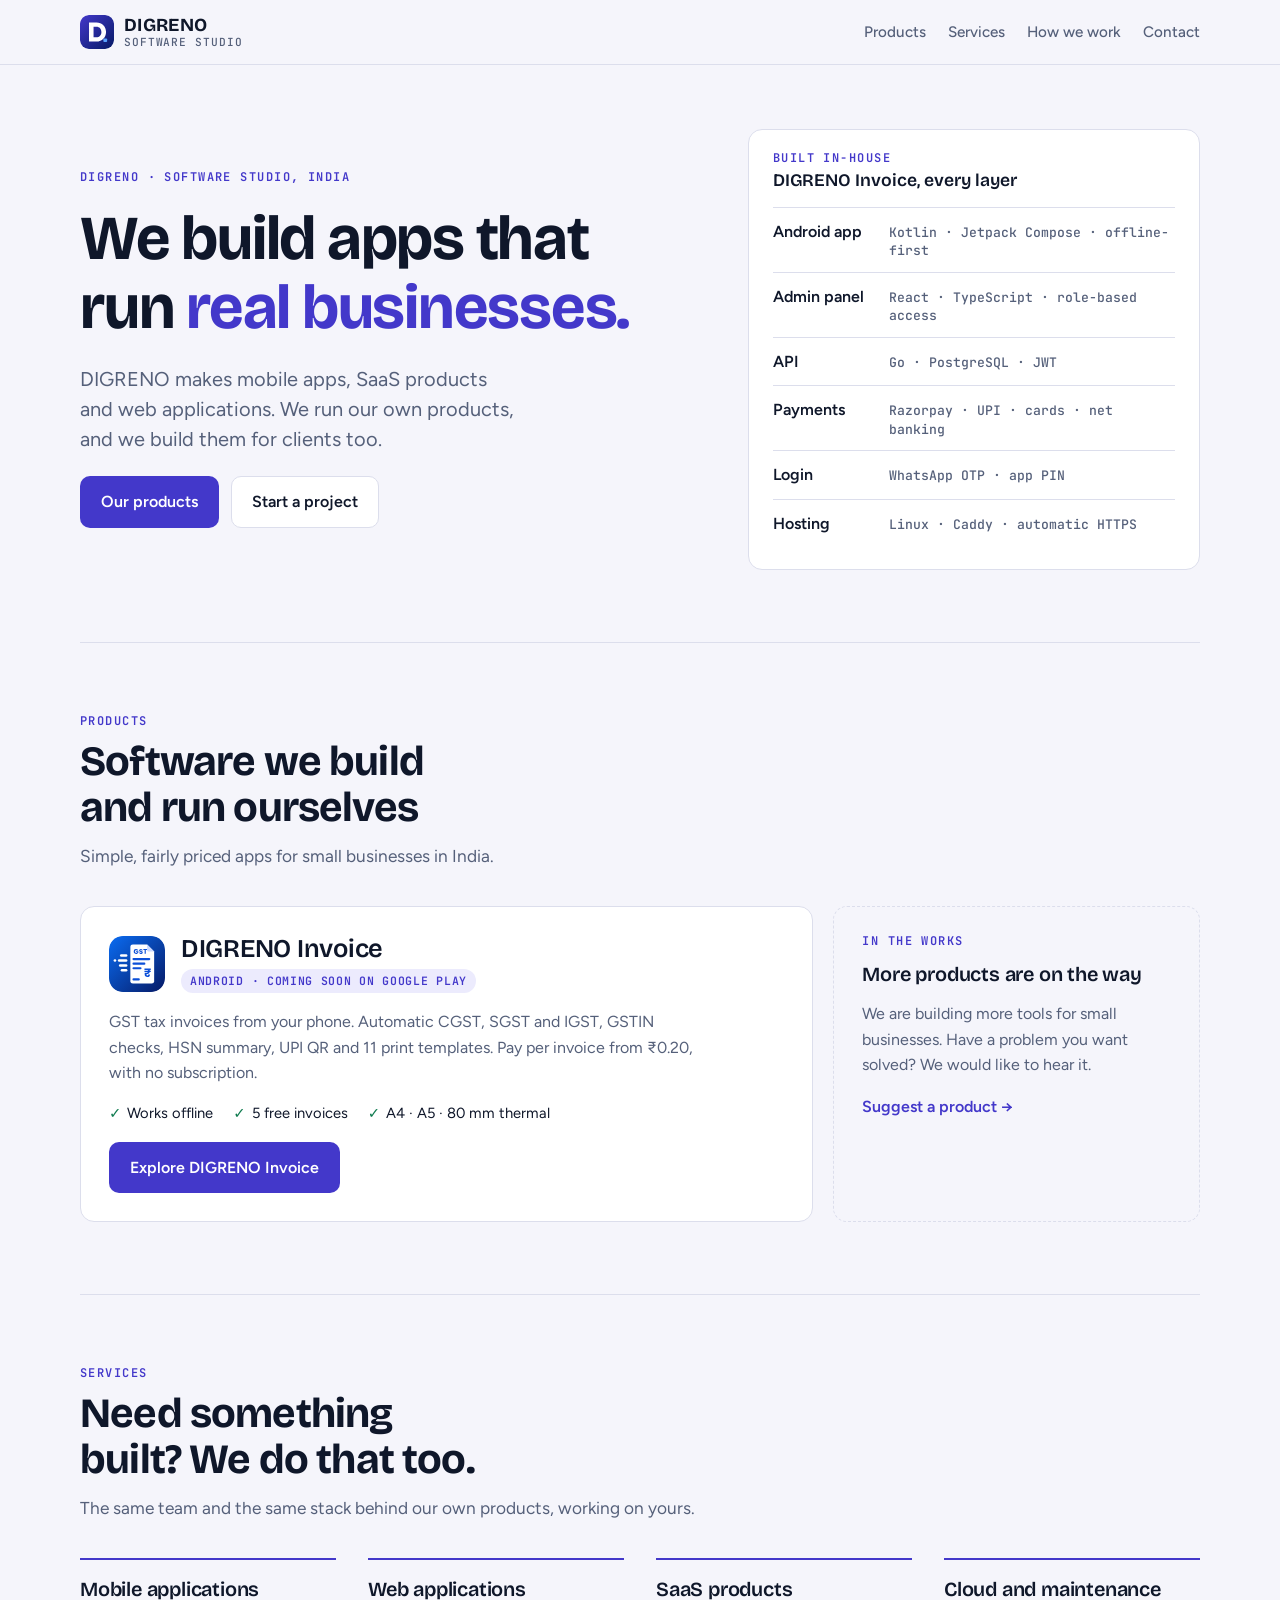
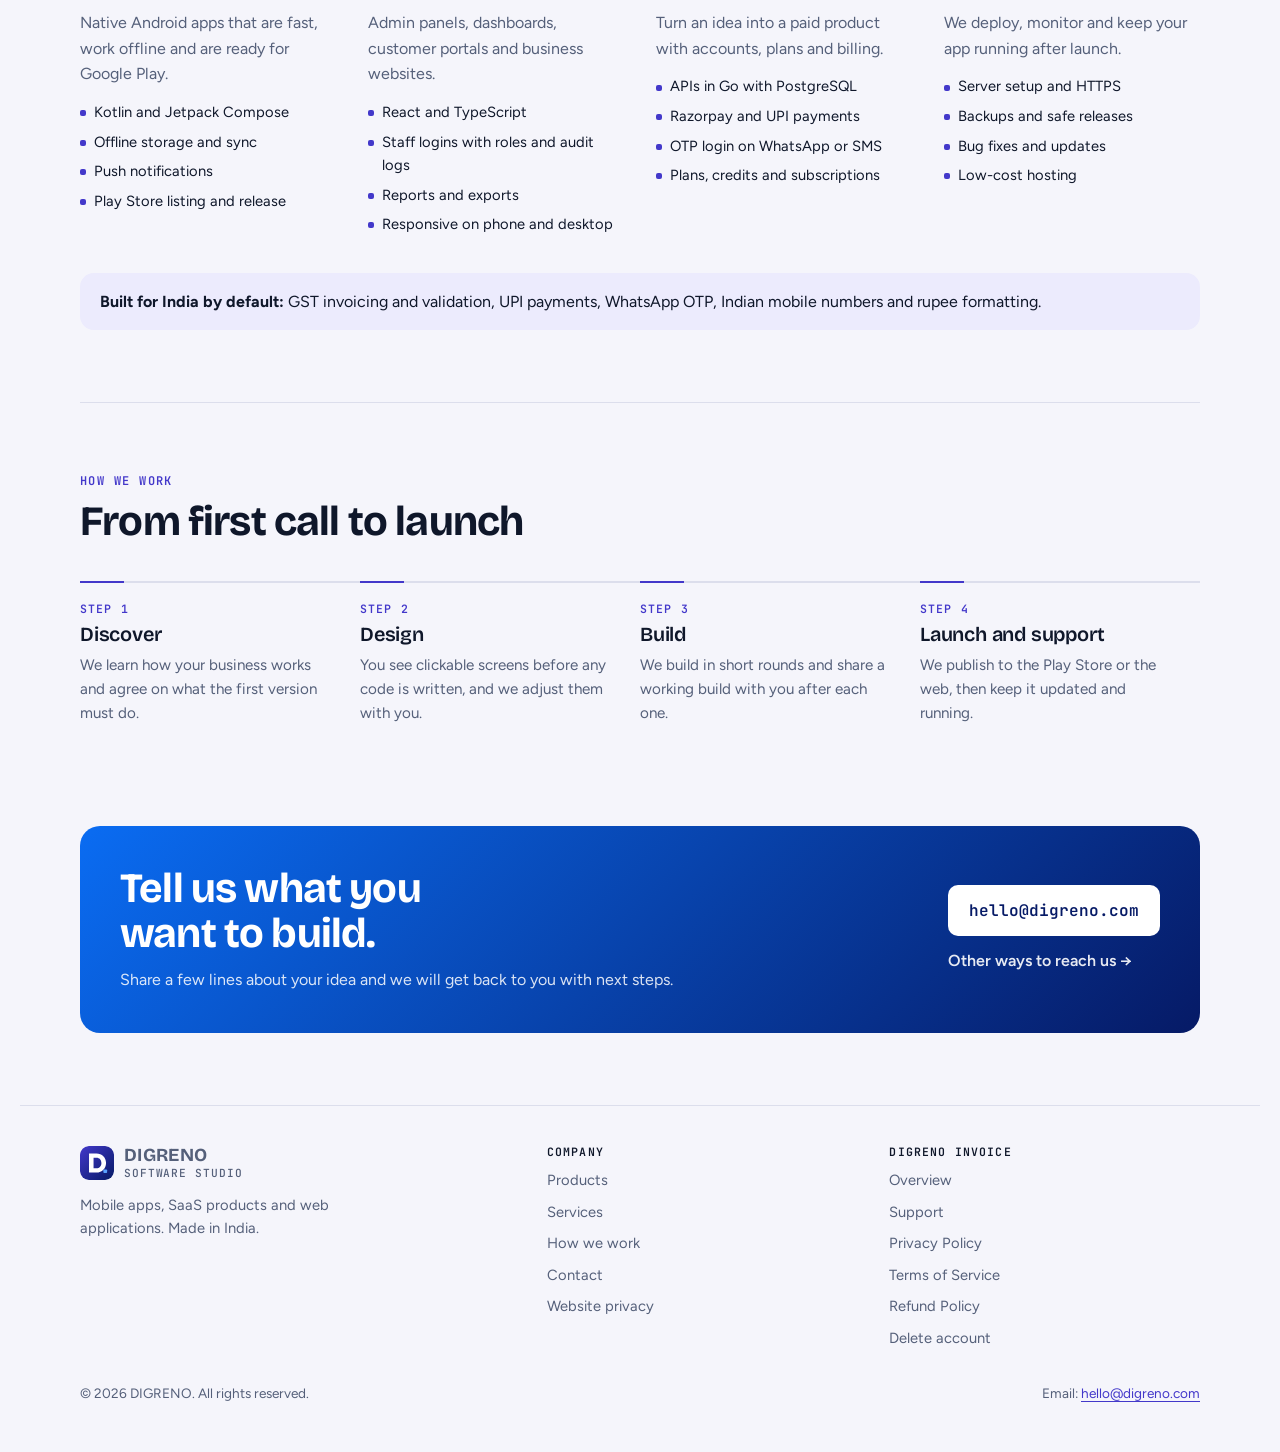
==== commit 0d17e204: "seperate landing page" ====
--- a/index.html
+++ b/index.html
@@ -3,16 +3,16 @@
 <head>
 <meta charset="utf-8">
 <meta name="viewport" content="width=device-width, initial-scale=1, viewport-fit=cover">
-<title>DIGRENO Invoice</title>
-<meta name="description" content="GST invoicing app for Android. Make GST-ready tax invoices on your phone from ₹0.20 a bill, with CGST/SGST/IGST, HSN summary, UPI QR and thermal printing.">
+<title>DIGRENO</title>
+<meta name="description" content="DIGRENO builds mobile apps, SaaS products and web applications for businesses in India. Makers of DIGRENO Invoice.">
 <link rel="canonical" href="https://digreno.com/">
 <meta name="theme-color" content="#4338CA">
 <meta property="og:type" content="website">
 <meta property="og:site_name" content="DIGRENO">
-<meta property="og:title" content="DIGRENO Invoice">
-<meta property="og:description" content="GST invoicing app for Android. Make GST-ready tax invoices on your phone from ₹0.20 a bill, with CGST/SGST/IGST, HSN summary, UPI QR and thermal printing.">
+<meta property="og:title" content="DIGRENO">
+<meta property="og:description" content="DIGRENO builds mobile apps, SaaS products and web applications for businesses in India. Makers of DIGRENO Invoice.">
 <meta property="og:url" content="https://digreno.com/">
-<link rel="icon" href="/assets/favicon.svg" type="image/svg+xml">
+<link rel="icon" href="/assets/digreno-mark.svg" type="image/svg+xml">
 <link rel="preconnect" href="https://fonts.googleapis.com"><link rel="preconnect" href="https://fonts.gstatic.com" crossorigin><link rel="stylesheet" href="https://fonts.googleapis.com/css2?family=Bricolage+Grotesque:opsz,wght@12..96,600;12..96,700&family=Figtree:wght@400;500;600;700&family=JetBrains+Mono:wght@500;600;700&display=swap">
 <link rel="stylesheet" href="/assets/site.css">
 </head>
@@ -20,237 +20,140 @@
 <a class="skip" href="#main">Skip to content</a>
 <header class="site-header">
   <nav class="wrap nav" aria-label="Main">
-    <a class="brand" href="/"><img src="/assets/logo.svg" alt="" width="34" height="34"><span>DIGRENO<small>Invoice</small></span></a>
+    <a class="brand" href="/"><img src="/assets/digreno-mark.svg" alt="" width="34" height="34"><span>DIGRENO<span class="brand-sub">Software studio</span></span></a>
     <button class="nav-toggle" type="button" aria-expanded="false" aria-controls="nav-links">Menu</button>
-    <div class="nav-links" id="nav-links">
-      <a href="/#features">Features</a>
-      <a href="/#templates">Templates</a>
-      <a href="/#pricing">Pricing</a>
-      <a href="/#faq">FAQ</a>
-      <a href="/contact.html">Contact</a>
-    </div>
+    <div class="nav-links" id="nav-links"><a href="/#products">Products</a><a href="/#services">Services</a><a href="/#process">How we work</a><a href="/contact.html">Contact</a></div>
   </nav>
 </header>
 <main id="main" class="wrap">
-  <section class="hero">
+  <section class="hero co-hero">
     <div class="hero-copy">
-      <span class="eyebrow">DIGRENO Invoice · for Android</span>
-      <h1>GST tax invoices from your phone, <em>from ₹0.20 a bill.</em></h1>
-      <p class="lede">Make, print and share GST-ready invoices in under a minute. Pay only for the invoices you generate. No subscription, and credits never expire.</p>
+      <span class="eyebrow">DIGRENO · Software studio, India</span>
+      <h1>We build apps that run <em>real businesses.</em></h1>
+      <p class="lede">DIGRENO makes mobile apps, SaaS products and web applications. We run our own products, and we build them for clients too.</p>
       <div class="hero-actions">
-        <a class="play-badge" href="#download" aria-disabled="true">
-          <svg viewBox="0 0 22 24" aria-hidden="true"><path fill="#34A853" d="M1 1.2 12.4 12 1 22.8c-.4-.2-.6-.7-.6-1.2V2.4c0-.5.2-1 .6-1.2Z"/><path fill="#FBBC04" d="m16.2 8.2-3.8 3.8 3.8 3.8 4.3-2.4c1.2-.7 1.2-2.1 0-2.8l-4.3-2.4Z"/><path fill="#4285F4" d="M1 1.2c.3-.2.8-.2 1.3.1l13.9 6.9-3.8 3.8L1 1.2Z"/><path fill="#EA4335" d="M1 22.8 12.4 12l3.8 3.8-13.9 6.9c-.5.3-1 .3-1.3.1Z"/></svg>
-          <span><small>Coming soon on</small><strong>Google Play</strong></span>
-        </a>
-        <a class="btn btn-ghost" href="#pricing">See pricing</a>
+        <a class="btn btn-primary" href="#products">Our products</a>
+        <a class="btn btn-ghost" href="#contact">Start a project</a>
       </div>
-      <ul class="hero-facts">
-        <li>5 free invoices to start</li>
-        <li>Works offline</li>
-        <li>Your data stays on your phone</li>
-      </ul>
     </div>
 
-    <div class="demo" aria-label="Sample invoice made with DIGRENO Invoice">
-      <div class="pos-switch">
-        <span>Place of supply</span>
-        <span class="seg" role="group" aria-label="Place of supply">
-          <button type="button" data-pos="intra" aria-pressed="true">Same state</button>
-          <button type="button" data-pos="inter" aria-pressed="false">Other state</button>
-        </span>
-      </div>
-      <div class="invoice-scroll">
-        <article class="invoice" id="demo-invoice">
-          <div class="inv-top">
-            <div>
-              <h3>Sai Fabricators</h3>
-              <div>Plot 14, MIDC Bhosari, Pune, Maharashtra 411026</div>
-              <div class="mono">GSTIN 27ABCFS4821K1Z0</div>
-            </div>
-            <div class="inv-title">
-              <b>TAX INVOICE</b>
-              <div class="mono">INV/2026-10-05/0002</div>
-              <div class="mono">05 Oct 2026</div>
-            </div>
+    <figure class="stack" aria-label="What we built for DIGRENO Invoice">
+      <figcaption><span class="eyebrow">Built in-house</span><span class="stack-title">DIGRENO Invoice, every layer</span></figcaption>
+      <ol class="layers">
+        <li><span class="layer-name">Android app</span><span class="layer-tech">Kotlin · Jetpack Compose · offline-first</span></li>
+        <li><span class="layer-name">Admin panel</span><span class="layer-tech">React · TypeScript · role-based access</span></li>
+        <li><span class="layer-name">API</span><span class="layer-tech">Go · PostgreSQL · JWT</span></li>
+        <li><span class="layer-name">Payments</span><span class="layer-tech">Razorpay · UPI · cards · net banking</span></li>
+        <li><span class="layer-name">Login</span><span class="layer-tech">WhatsApp OTP · app PIN</span></li>
+        <li><span class="layer-name">Hosting</span><span class="layer-tech">Linux · Caddy · automatic HTTPS</span></li>
+      </ol>
+    </figure>
+  </section>
+
+  <section class="band" id="products">
+    <div class="section-head">
+      <span class="eyebrow">Products</span>
+      <h2>Software we build and run ourselves</h2>
+      <p>Simple, fairly priced apps for small businesses in India.</p>
+    </div>
+    <div class="products">
+      <article class="product">
+        <div class="product-head">
+          <img src="/assets/invoice-logo.svg" alt="" width="56" height="56">
+          <div>
+            <h3>DIGRENO Invoice</h3>
+            <span class="status">Android · Coming soon on Google Play</span>
           </div>
-          <div class="inv-meta">
-            <div>
-              <div class="lbl">Bill to</div>
-              <div><strong>Meridian Interiors Pvt Ltd</strong></div>
-              <div id="buyer-addr">Baner Road, Pune, Maharashtra</div>
-              <div class="mono">GSTIN <span id="buyer-gstin">27AAKCM7314P1ZU</span></div>
-            </div>
-            <div>
-              <div class="lbl">Place of supply</div>
-              <div class="mono" id="inv-pos">27 – Maharashtra</div>
-              <div class="lbl" style="margin-top:8px">Reverse charge</div>
-              <div>No</div>
-            </div>
-          </div>
-          <table class="inv-items">
-            <thead><tr><th>Item</th><th>HSN/SAC</th><th class="num">Qty</th><th class="num">Rate</th><th class="num">Taxable ₹</th></tr></thead>
-            <tbody>
-              <tr><td>MS steel gate, 6 ft</td><td class="mono">7308</td><td class="num">1</td><td class="num">18,500.00</td><td class="num">18,500.00</td></tr>
-              <tr><td>Powder coating</td><td class="mono">998873</td><td class="num">1</td><td class="num">3,200.00</td><td class="num">3,200.00</td></tr>
-              <tr><td>Hinges, heavy duty</td><td class="mono">8302</td><td class="num">4</td><td class="num">450.00</td><td class="num">1,800.00</td></tr>
-            </tbody>
-          </table>
-          <div class="inv-bottom">
-            <div>
-              <div class="lbl" style="font:600 9.5px/1.2 var(--f-mono);letter-spacing:.1em;text-transform:uppercase;color:#6B7280;margin-bottom:3px">Amount in words</div>
-              <div class="inv-words">Rupees Twenty-Seven Thousand Seven Hundred Thirty Only</div>
-              <div class="inv-upi"><canvas id="upi-qr" width="25" height="25" aria-hidden="true"></canvas><span>Scan to pay by UPI<br><span class="mono" style="font-size:10px">saifab@upi</span></span></div>
-            </div>
-            <dl class="inv-totals">
-              <dt>Taxable value</dt><dd>23,500.00</dd>
-              <div id="tax-rows" style="display:contents"></div>
-              <dt class="grand">Total</dt><dd class="grand">₹27,730.00</dd>
-            </dl>
-          </div>
-        </article>
-      </div>
-      <p class="demo-note" id="demo-explain" aria-live="polite">Seller and buyer are both in <b>Maharashtra</b>, so the tax splits into <b>CGST + SGST</b>.</p>
+        </div>
+        <p>GST tax invoices from your phone. Automatic CGST, SGST and IGST, GSTIN checks, HSN summary, UPI QR and 11 print templates. Pay per invoice from ₹0.20, with no subscription.</p>
+        <ul class="product-points">
+          <li>Works offline</li><li>5 free invoices</li><li>A4 · A5 · 80 mm thermal</li>
+        </ul>
+        <a class="btn btn-primary" href="/invoice/">Explore DIGRENO Invoice</a>
+      </article>
+      <article class="product product-next">
+        <span class="eyebrow">In the works</span>
+        <h3>More products are on the way</h3>
+        <p>We are building more tools for small businesses. Have a problem you want solved? We would like to hear it.</p>
+        <a class="text-link" href="#contact">Suggest a product →</a>
+      </article>
     </div>
   </section>
 
-  <section class="band" id="how">
+  <section class="band" id="services">
     <div class="section-head">
-      <span class="eyebrow">How it works</span>
-      <h2>Four steps from order to PDF</h2>
-      <p>Set up your business once. After that, every invoice follows the same short path.</p>
+      <span class="eyebrow">Services</span>
+      <h2>Need something built? We do that too.</h2>
+      <p>The same team and the same stack behind our own products, working on yours.</p>
+    </div>
+    <div class="services">
+      <div class="service">
+        <h3>Mobile applications</h3>
+        <p>Native Android apps that are fast, work offline and are ready for Google Play.</p>
+        <ul><li>Kotlin and Jetpack Compose</li><li>Offline storage and sync</li><li>Push notifications</li><li>Play Store listing and release</li></ul>
+      </div>
+      <div class="service">
+        <h3>Web applications</h3>
+        <p>Admin panels, dashboards, customer portals and business websites.</p>
+        <ul><li>React and TypeScript</li><li>Staff logins with roles and audit logs</li><li>Reports and exports</li><li>Responsive on phone and desktop</li></ul>
+      </div>
+      <div class="service">
+        <h3>SaaS products</h3>
+        <p>Turn an idea into a paid product with accounts, plans and billing.</p>
+        <ul><li>APIs in Go with PostgreSQL</li><li>Razorpay and UPI payments</li><li>OTP login on WhatsApp or SMS</li><li>Plans, credits and subscriptions</li></ul>
+      </div>
+      <div class="service">
+        <h3>Cloud and maintenance</h3>
+        <p>We deploy, monitor and keep your app running after launch.</p>
+        <ul><li>Server setup and HTTPS</li><li>Backups and safe releases</li><li>Bug fixes and updates</li><li>Low-cost hosting</li></ul>
+      </div>
+    </div>
+    <p class="india-note"><strong>Built for India by default:</strong> GST invoicing and validation, UPI payments, WhatsApp OTP, Indian mobile numbers and rupee formatting.</p>
+  </section>
+
+  <section class="band" id="process">
+    <div class="section-head">
+      <span class="eyebrow">How we work</span>
+      <h2>From first call to launch</h2>
     </div>
     <ol class="steps">
-      <li><h3>Details</h3><p>Invoice number and date fill in automatically. Pick a customer or add a new one with their GSTIN.</p></li>
-      <li><h3>Items</h3><p>Add goods or services from your product list, with HSN/SAC, unit, rate and GST slab.</p></li>
-      <li><h3>Summary</h3><p>Discounts, CGST, SGST or IGST, round-off and the total in words, worked out for you.</p></li>
-      <li><h3>Preview</h3><p>Check the finished invoice, then generate the PDF to print or send on WhatsApp.</p></li>
+      <li><h3>Discover</h3><p>We learn how your business works and agree on what the first version must do.</p></li>
+      <li><h3>Design</h3><p>You see clickable screens before any code is written, and we adjust them with you.</p></li>
+      <li><h3>Build</h3><p>We build in short rounds and share a working build with you after each one.</p></li>
+      <li><h3>Launch and support</h3><p>We publish to the Play Store or the web, then keep it updated and running.</p></li>
     </ol>
   </section>
 
-  <section class="band" id="features">
-    <div class="section-head">
-      <span class="eyebrow">Features</span>
-      <h2>Built around the GST rules you deal with every day</h2>
+  <section class="cta" id="contact">
+    <div>
+      <h2>Tell us what you want to build.</h2>
+      <p>Share a few lines about your idea and we will get back to you with next steps.</p>
     </div>
-    <div class="features">
-      <div class="feature"><span class="tag">CGST + SGST ⇄ IGST</span><h3>The right tax, every time</h3><p>Choose the place of supply and the app applies intra-state or inter-state GST on its own.</p></div>
-      <div class="feature"><span class="tag">27ABCFS4821K1Z0 ✓</span><h3>GSTIN checked as you type</h3><p>All 15 characters are verified, including the state code and the check digit, so typos like O for 0 are caught before they reach a customer.</p></div>
-      <div class="feature"><span class="tag">INV/2026-10-05/0002</span><h3>Your numbering, your format</h3><p>Set a prefix, date style and running number. The app keeps it within GST's 16-character limit.</p></div>
-      <div class="feature"><span class="tag">HSN / SAC summary</span><h3>Tax summary by HSN</h3><p>GST-format templates print an HSN-wise tax table, ready for your returns and your accountant.</p></div>
-      <div class="feature"><span class="tag">Offline-first</span><h3>Works without internet</h3><p>Invoices, customers and products live on your phone. You need a connection only to log in and buy credits.</p></div>
-      <div class="feature"><span class="tag">PDF · WhatsApp · Print</span><h3>Share in one tap</h3><p>Send the PDF on WhatsApp or email, save it to your phone, or print on A4, A5 or an 80 mm thermal printer.</p></div>
-      <div class="feature"><span class="tag">UPI QR</span><h3>Get paid faster</h3><p>Add your bank details and UPI ID once. Supported templates print a UPI QR code on every bill.</p></div>
-      <div class="feature"><span class="tag">Drafts are free</span><h3>Fix mistakes at no cost</h3><p>Save drafts as often as you like. Editing and re-generating an invoice you already made uses no extra credit.</p></div>
-      <div class="feature"><span class="tag">App PIN</span><h3>Your books stay private</h3><p>Lock the app with a PIN. Reset it any time with an OTP sent to your registered mobile number.</p></div>
+    <div class="cta-actions">
+      <a class="btn btn-light" href="mailto:hello@digreno.com?subject=New%20project">hello@digreno.com</a>
+      <a class="text-link light" href="/contact.html">Other ways to reach us →</a>
     </div>
-  </section>
-
-  <section class="band" id="templates">
-    <div class="section-head">
-      <span class="eyebrow">Invoice templates</span>
-      <h2>Eleven designs, three paper sizes</h2>
-      <p>Set one as your default, or pick a different design for a single invoice.</p>
-    </div>
-    <div class="papers">
-      <div class="paper"><div class="sheet"><i></i><i></i><i></i><i></i><i></i><i></i></div><b>Classic</b><small>A4</small></div>
-      <div class="paper"><div class="sheet" style="--accent-paper:#111827"><i></i><i></i><i></i><i></i><i></i><i></i></div><b>Standard GST</b><small>A4</small></div>
-      <div class="paper"><div class="sheet" style="--accent-paper:#2563EB"><i></i><i></i><i></i><i></i><i></i><i></i></div><b>Modern</b><small>A4</small></div>
-      <div class="paper"><div class="sheet" style="--accent-paper:#0F766E"><i></i><i></i><i></i><i></i><i></i><i></i></div><b>GST Bordered</b><small>A4 · UPI QR</small></div>
-      <div class="paper"><div class="sheet" style="--accent-paper:#93C5FD"><i></i><i></i><i></i><i></i><i></i><i></i></div><b>Tinted Grid</b><small>A4</small></div>
-      <div class="paper"><div class="sheet" style="--accent-paper:#000"><i></i><i></i><i></i><i></i><i></i><i></i></div><b>Bold Mono</b><small>A4</small></div>
-      <div class="paper"><div class="sheet" style="--accent-paper:#B08D3C"><i></i><i></i><i></i><i></i><i></i><i></i></div><b>Elegant Serif</b><small>A4</small></div>
-      <div class="paper"><div class="sheet" style="--accent-paper:#7C2D12"><i></i><i></i><i></i><i></i><i></i><i></i></div><b>Retail Counter</b><small>A4</small></div>
-      <div class="paper"><div class="sheet" style="--accent-paper:#EA580C"><i></i><i></i><i></i><i></i><i></i><i></i></div><b>Corporate Band</b><small>A4</small></div>
-      <div class="paper a5"><div class="sheet"><i></i><i></i><i></i><i></i><i></i><i></i></div><b>Compact A5</b><small>A5 landscape</small></div>
-      <div class="paper roll"><div class="sheet" style="--accent-paper:#111827"><i></i><i></i><i></i><i></i><i></i><i></i></div><b>Thermal</b><small>80 mm roll</small></div>
-    </div>
-  </section>
-
-  <section class="band" id="pricing">
-    <div class="section-head">
-      <span class="eyebrow">Pricing</span>
-      <h2>Pay per invoice. No monthly fee.</h2>
-      <p>One credit makes one invoice. Buy a pack when you need it.</p>
-    </div>
-    <div class="pricing">
-      <div class="trial">
-        <span class="eyebrow" style="color:#C9D8FF">Free trial</span>
-        <div class="big">5 invoices</div>
-        <p>Every new business gets 5 free credits after setup. No card needed.</p>
-      </div>
-      <div class="packs-wrap">
-        <table class="packs">
-          <thead><tr><th>Pack</th><th class="num">Price</th><th class="num">Per invoice</th></tr></thead>
-          <tbody>
-            <tr><td>20 invoices</td><td class="num">₹10</td><td class="num">₹0.50</td></tr>
-            <tr><td>100 invoices</td><td class="num">₹49</td><td class="num">₹0.49</td></tr>
-            <tr><td>250 invoices</td><td class="num">₹99</td><td class="num">₹0.40</td></tr>
-            <tr class="best"><td>1,000 invoices <span class="pill">Best value</span></td><td class="num">₹199</td><td class="num">₹0.20</td></tr>
-          </tbody>
-        </table>
-        <ul class="pricing-notes">
-          <li>Credits never expire and nothing renews automatically.</li>
-          <li>Drafts and edits to an invoice you already generated are free.</li>
-          <li>Pay securely by UPI, card or net banking through Razorpay.</li>
-          <li>The app shows current prices and any running offers before you pay.</li>
-        </ul>
-      </div>
-    </div>
-  </section>
-
-  <section class="band" id="faq">
-    <div class="section-head">
-      <span class="eyebrow">FAQ</span>
-      <h2>Common questions</h2>
-    </div>
-    <div class="faq">
-      <div>
-        <details><summary>Does the app work without internet?</summary><p>Yes. Invoices, customers and products are stored on your phone and work offline. You need internet to log in, buy credits and sync your credit balance.</p></details>
-        <details><summary>When is CGST + SGST applied and when IGST?</summary><p>If the place of supply is in the same state as your business, CGST and SGST are applied. If it is a different state, IGST is applied. The app decides this from the place of supply you select.</p></details>
-        <details><summary>Can I edit an invoice after generating it?</summary><p>Yes. Open the invoice and tap Edit. Updating an invoice you already generated does not use another credit.</p></details>
-        <details><summary>What is HSN / SAC?</summary><p>HSN codes classify goods and SAC codes classify services. Enter 4, 6 or 8 digits as your turnover requires. Service codes usually start with 99.</p></details>
-        <details><summary>Can I print on a thermal printer?</summary><p>Yes. The Thermal template is laid out for 80 mm receipt printers. A4 and A5 templates print on any regular printer.</p></details>
-      </div>
-      <div>
-        <details><summary>Do credits expire?</summary><p>No. Purchased credits do not expire. Every pack is a one-time purchase and nothing renews automatically.</p></details>
-        <details><summary>I changed my phone. Are my credits lost?</summary><p>No. Your credit balance is kept on our server. Log in with the same mobile number and your balance comes back automatically.</p></details>
-        <details><summary>How do I keep my invoices safe?</summary><p>Your invoices are stored on your phone. Keep Android backup turned on for your Google account so app data is restored on a new phone. You can also export a backup from Settings.</p></details>
-        <details><summary>Money was deducted but credits were not added.</summary><p>Credits usually appear within a few minutes once the bank confirms. In the app, open Help → Payment issues and tap Check status. If credits can't be added, the amount is refunded. See our <a href="refund.html">refund policy</a>.</p></details>
-        <details><summary>Is DIGRENO Invoice available on iPhone?</summary><p>Not yet. The app is launching on Android first.</p></details>
-      </div>
-    </div>
-  </section>
-
-  <section class="cta" id="download">
-    <div>
-      <h2>Your next invoice, ready in under a minute.</h2>
-      <p>DIGRENO Invoice is launching on Google Play soon.</p>
-    </div>
-    <a class="play-badge" href="#download" aria-disabled="true">
-      <svg viewBox="0 0 22 24" aria-hidden="true"><path fill="#34A853" d="M1 1.2 12.4 12 1 22.8c-.4-.2-.6-.7-.6-1.2V2.4c0-.5.2-1 .6-1.2Z"/><path fill="#FBBC04" d="m16.2 8.2-3.8 3.8 3.8 3.8 4.3-2.4c1.2-.7 1.2-2.1 0-2.8l-4.3-2.4Z"/><path fill="#4285F4" d="M1 1.2c.3-.2.8-.2 1.3.1l13.9 6.9-3.8 3.8L1 1.2Z"/><path fill="#EA4335" d="M1 22.8 12.4 12l3.8 3.8-13.9 6.9c-.5.3-1 .3-1.3.1Z"/></svg>
-      <span><small>Coming soon on</small><strong>Google Play</strong></span>
-    </a>
   </section>
 </main>
 <footer class="site-footer">
   <div class="wrap">
     <div class="footer-grid">
       <div>
-        <a class="brand" href="/"><img src="/assets/logo.svg" alt="" width="34" height="34"><span>DIGRENO<small>Invoice</small></span></a>
-        <p style="margin-top:14px;max-width:34ch">GST invoicing for small businesses in India. Made in India.</p>
-      </div>
-      <div>
-        <h4>Product</h4>
-        <ul><li><a href="/#features">Features</a></li><li><a href="/#templates">Templates</a></li><li><a href="/#pricing">Pricing</a></li><li><a href="/#faq">FAQ</a></li></ul>
+        <a class="brand" href="/"><img src="/assets/digreno-mark.svg" alt="" width="34" height="34"><span>DIGRENO<span class="brand-sub">Software studio</span></span></a>
+        <p style="margin-top:14px;max-width:34ch">Mobile apps, SaaS products and web applications. Made in India.</p>
       </div>
       <div>
         <h4>Company</h4>
-        <ul><li><a href="/contact.html">Contact</a></li><li><a href="/privacy.html">Privacy Policy</a></li><li><a href="/terms.html">Terms of Service</a></li><li><a href="/refund.html">Refund Policy</a></li><li><a href="/delete-account.html">Delete account</a></li></ul>
+        <ul><li><a href="/#products">Products</a></li><li><a href="/#services">Services</a></li><li><a href="/#process">How we work</a></li><li><a href="/contact.html">Contact</a></li><li><a href="/privacy.html">Website privacy</a></li></ul>
+      </div>
+      <div>
+        <h4>DIGRENO Invoice</h4>
+        <ul><li><a href="/invoice/">Overview</a></li><li><a href="/invoice/support.html">Support</a></li><li><a href="/invoice/privacy.html">Privacy Policy</a></li><li><a href="/invoice/terms.html">Terms of Service</a></li><li><a href="/invoice/refund.html">Refund Policy</a></li><li><a href="/invoice/delete-account.html">Delete account</a></li></ul>
       </div>
     </div>
     <div class="footer-base">
       <span>© <span data-year>2026</span> DIGRENO. All rights reserved.</span>
-      <span>Support: <a href="mailto:support@digrenoinvoice.com">support@digrenoinvoice.com</a></span>
+      <span>Email: <a href="mailto:hello@digreno.com">hello@digreno.com</a></span>
     </div>
   </div>
 </footer>
--- a/assets/site.css
+++ b/assets/site.css
@@ -17,6 +17,7 @@
   --ok: #0F7B4F;
   --fill-bg: #FFF3C4;
   --fill-ink: #6B4E00;
+  --on-accent: #FFFFFF;
 
   --f-display: "Bricolage Grotesque", "Segoe UI", system-ui, sans-serif;
   --f-body: "Figtree", "Segoe UI", system-ui, -apple-system, sans-serif;
@@ -37,14 +38,14 @@
   :root:not([data-theme="light"]) {
     --bg: #0A0E1F; --surface: #121834; --ink: #E8EAF6; --muted: #A2A9C6; --line: #262E52;
     --indigo: #8F8BFF; --indigo-soft: #1D2050; --blue: #5AA2FF; --deep: #C9D8FF;
-    --paper-line: #E3E5EF; --ok: #3CC48A; --fill-bg: #4A3B05; --fill-ink: #FFE08A;
+    --paper-line: #E3E5EF; --ok: #3CC48A; --fill-bg: #4A3B05; --fill-ink: #FFE08A; --on-accent: #0A0E1F;
     color-scheme: dark;
   }
 }
 :root[data-theme="dark"] {
   --bg: #0A0E1F; --surface: #121834; --ink: #E8EAF6; --muted: #A2A9C6; --line: #262E52;
   --indigo: #8F8BFF; --indigo-soft: #1D2050; --blue: #5AA2FF; --deep: #C9D8FF;
-  --paper-line: #E3E5EF; --ok: #3CC48A; --fill-bg: #4A3B05; --fill-ink: #FFE08A;
+  --paper-line: #E3E5EF; --ok: #3CC48A; --fill-bg: #4A3B05; --fill-ink: #FFE08A; --on-accent: #0A0E1F;
   color-scheme: dark;
 }
 
@@ -92,9 +93,8 @@
 
 /* ---------- buttons ---------- */
 .btn { display: inline-flex; align-items: center; gap: 10px; padding: 12px 20px; border-radius: 10px; font-weight: 600; text-decoration: none; border: 1px solid transparent; }
-.btn-primary { background: var(--indigo); color: #fff; }
+.btn-primary { background: var(--indigo); color: var(--on-accent); }
 .btn-primary:hover { filter: brightness(1.08); }
-:root:not([data-theme="light"]) .btn-primary { color: #fff; }
 .btn-ghost { border-color: var(--line); color: var(--ink); background: var(--surface); }
 .play-badge { display: inline-flex; align-items: center; gap: 12px; padding: 10px 18px; border-radius: 10px; background: var(--ink); color: var(--bg); text-decoration: none; }
 .play-badge svg { width: 22px; height: 24px; flex: none; }
@@ -117,7 +117,7 @@
 .pos-switch { display: flex; flex-wrap: wrap; align-items: center; gap: 10px; font-size: 0.9rem; color: var(--muted); }
 .seg { display: inline-flex; background: var(--surface); border: 1px solid var(--line); border-radius: 999px; padding: 3px; }
 .seg button { border: 0; background: none; color: var(--muted); font: 600 0.85rem/1 var(--f-body); padding: 8px 14px; border-radius: 999px; cursor: pointer; }
-.seg button[aria-pressed="true"] { background: var(--indigo); color: #fff; }
+.seg button[aria-pressed="true"] { background: var(--indigo); color: var(--on-accent); }
 .invoice-scroll { overflow-x: auto; border-radius: 6px; box-shadow: 0 1px 0 var(--line), 0 24px 48px -24px rgba(6, 26, 102, 0.35); }
 .invoice { background: var(--paper); color: var(--paper-ink); min-width: 470px; padding: 26px 26px 22px; font-size: 12px; line-height: 1.45; font-family: var(--f-body); }
 .inv-top { display: flex; justify-content: space-between; gap: 16px; align-items: flex-start; border-bottom: 2px solid #4338CA; padding-bottom: 12px; }
@@ -257,3 +257,47 @@
 /* 404 */
 .notfound { padding-block: 96px; display: grid; gap: 16px; justify-items: start; }
 .notfound .code { font: 700 0.9rem/1 var(--f-mono); color: var(--indigo); letter-spacing: 0.1em; }
+
+/* ---------- company home (digreno.com) ---------- */
+.brand .brand-sub { font: 500 0.7rem/1 var(--f-mono); color: var(--muted); letter-spacing: 0.08em; text-transform: uppercase; display: block; margin-top: 3px; }
+.co-hero { grid-template-columns: minmax(0, 1.15fr) minmax(0, 0.85fr); }
+@media (max-width: 900px) { .co-hero { grid-template-columns: minmax(0, 1fr); } }
+.stack { margin: 0; background: var(--surface); border: 1px solid var(--line); border-radius: var(--radius); padding: 22px 24px; display: grid; gap: 16px; min-width: 0; }
+.stack figcaption { display: grid; gap: 6px; }
+.stack-title { font: 600 1.1rem/1.2 var(--f-display); }
+.layers { list-style: none; margin: 0; padding: 0; display: grid; gap: 0; }
+.layers li { display: grid; grid-template-columns: 104px minmax(0, 1fr); gap: 12px; padding: 11px 0; border-top: 1px solid var(--line); align-items: baseline; }
+.layer-name { font-weight: 600; }
+.layer-tech { font: 500 0.82rem/1.4 var(--f-mono); color: var(--muted); }
+@media (max-width: 420px) { .layers li { grid-template-columns: minmax(0, 1fr); gap: 2px; } }
+
+.products { display: grid; grid-template-columns: minmax(0, 2fr) minmax(0, 1fr); gap: 20px; }
+.product { background: var(--surface); border: 1px solid var(--line); border-radius: var(--radius); padding: 28px; display: grid; gap: 16px; align-content: start; justify-items: start; min-width: 0; }
+.product-head { display: flex; gap: 16px; align-items: center; }
+.product-head img { width: 56px; height: 56px; border-radius: 14px; flex: none; }
+.product-head h3 { font-size: var(--step-2); }
+.status { display: inline-block; margin-top: 6px; font: 600 0.72rem/1.2 var(--f-mono); letter-spacing: 0.06em; text-transform: uppercase; color: var(--indigo); background: var(--indigo-soft); border-radius: 999px; padding: 5px 9px; }
+.product p { color: var(--muted); max-width: 60ch; }
+.product-points { list-style: none; padding: 0; margin: 0; display: flex; flex-wrap: wrap; gap: 8px 20px; font-size: 0.92rem; }
+.product-points li::before { content: "✓"; color: var(--ok); font-weight: 700; margin-right: 6px; }
+.product-next { background: transparent; border-style: dashed; }
+.text-link { font-weight: 600; text-decoration: none; }
+.text-link:hover { text-decoration: underline; }
+@media (max-width: 820px) { .products { grid-template-columns: minmax(0, 1fr); } }
+
+.services { display: grid; grid-template-columns: repeat(4, minmax(0, 1fr)); gap: 32px; }
+.service { display: grid; gap: 10px; align-content: start; min-width: 0; padding-top: 18px; border-top: 2px solid var(--indigo); }
+.service p { color: var(--muted); }
+.service ul { list-style: none; padding: 0; margin: 4px 0 0; display: grid; gap: 6px; font-size: 0.92rem; }
+.service li { padding-left: 14px; position: relative; }
+.service li::before { content: ""; position: absolute; left: 0; top: 0.62em; width: 6px; height: 6px; border-radius: 2px; background: var(--indigo); }
+.india-note { margin-top: 36px; padding: 16px 20px; border-radius: var(--radius); background: var(--indigo-soft); color: var(--ink); }
+@media (max-width: 960px) { .services { grid-template-columns: repeat(2, minmax(0, 1fr)); } }
+@media (max-width: 520px) { .services { grid-template-columns: minmax(0, 1fr); } }
+
+.cta-actions { display: grid; gap: 12px; justify-items: start; }
+.btn-light { background: #fff; color: #061A66; font-family: var(--f-mono); }
+.text-link.light { color: #fff; opacity: 0.9; }
+
+.subnav-crumb { font-size: 0.85rem; color: var(--muted); text-decoration: none; white-space: nowrap; }
+.subnav-crumb:hover { color: var(--ink); }
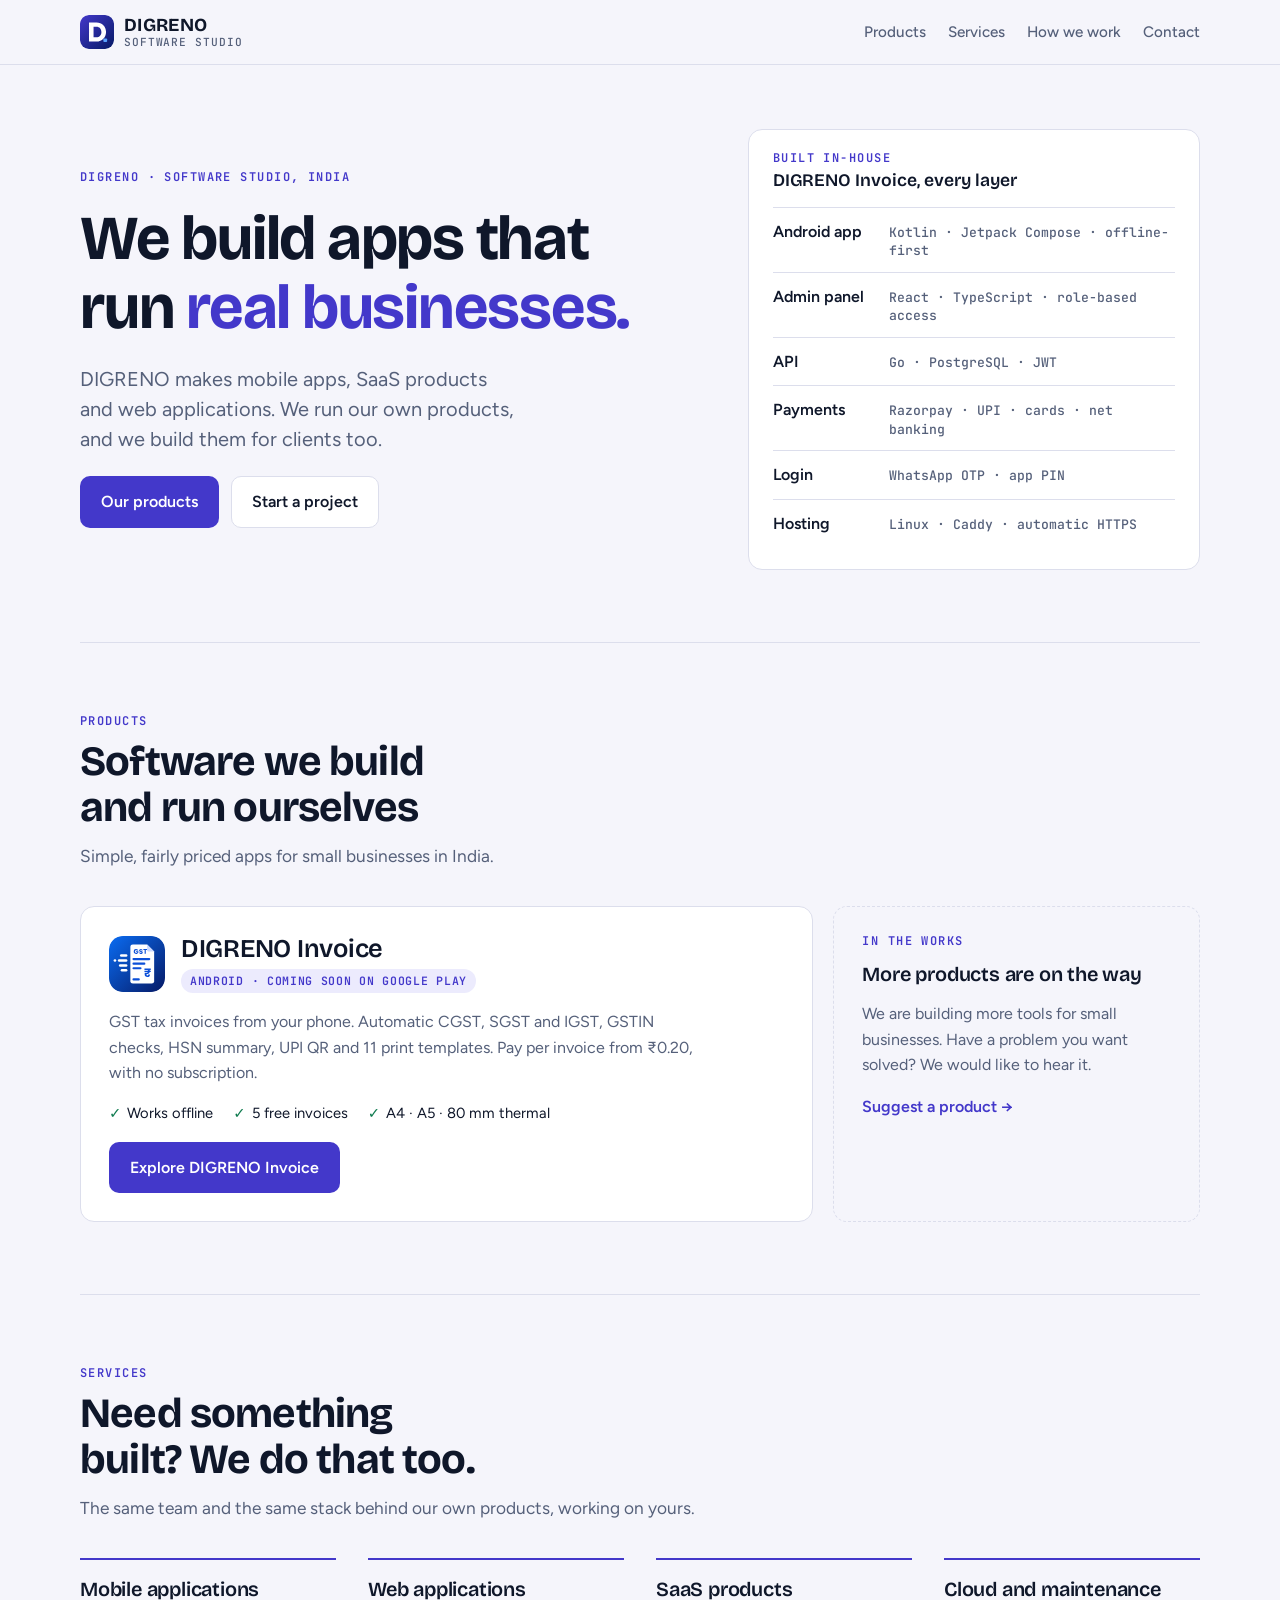
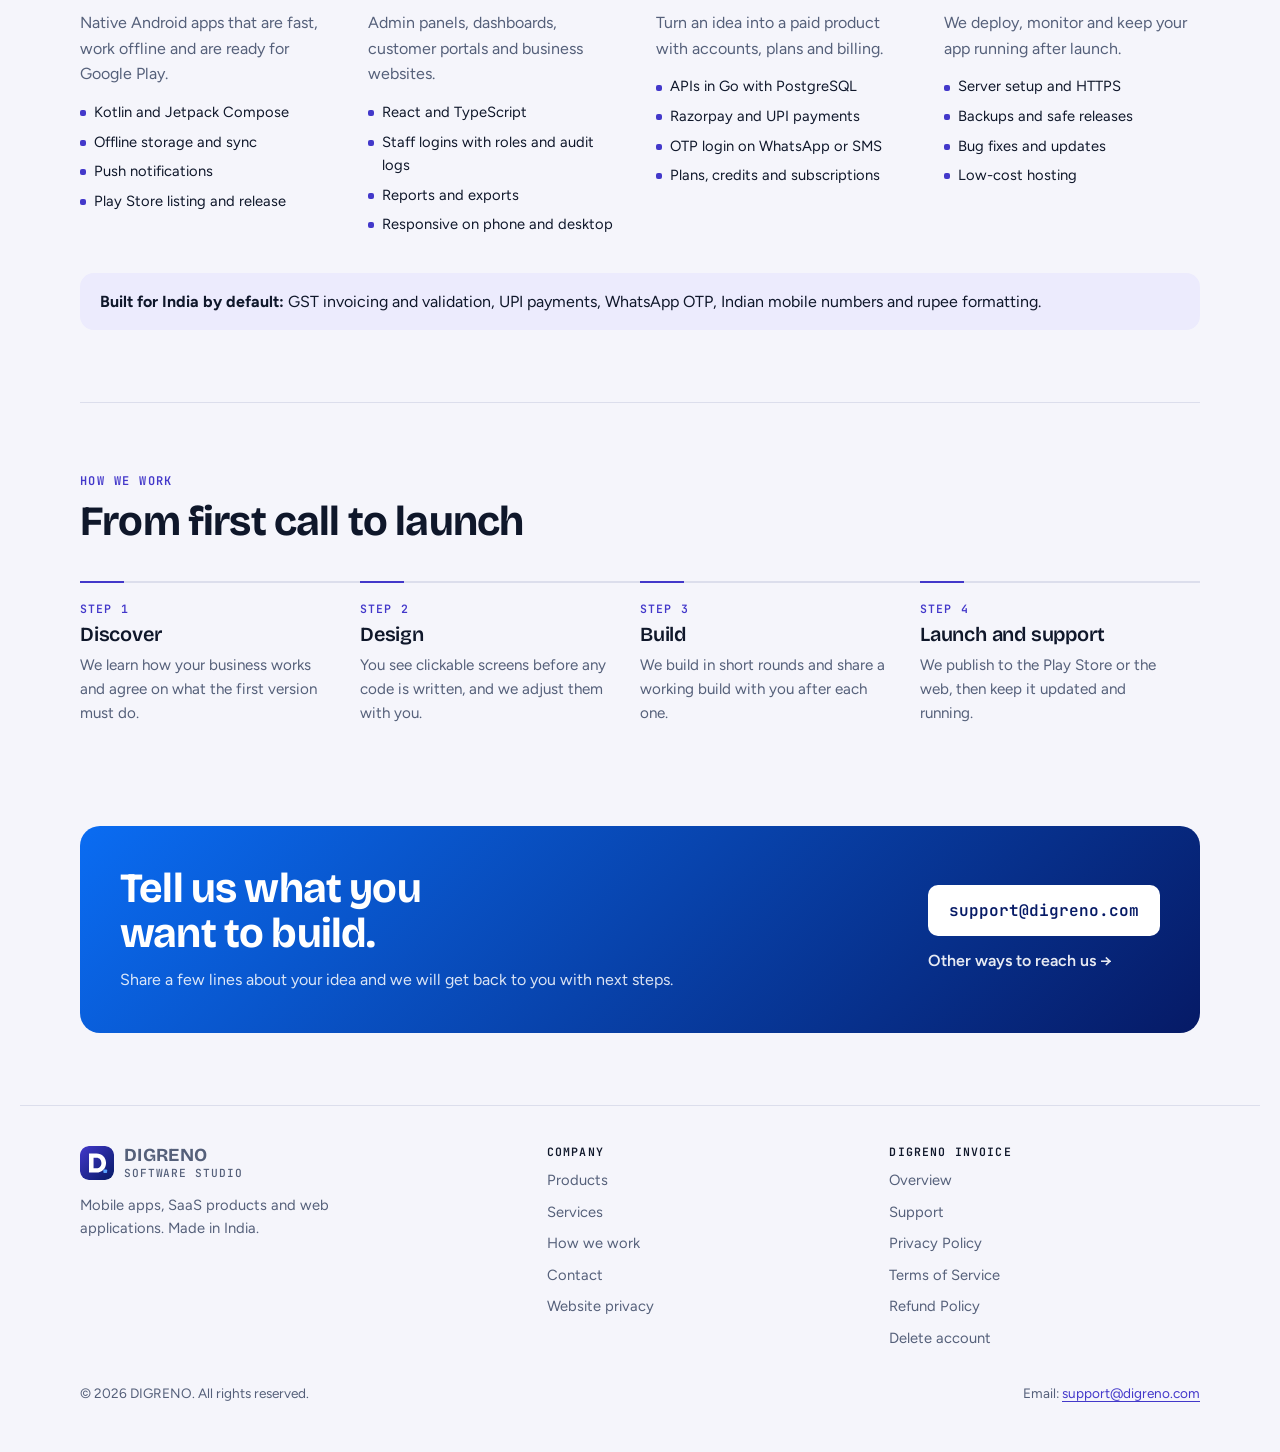
==== commit 373e91c7: "support email updated" ====
--- a/index.html
+++ b/index.html
@@ -130,7 +130,7 @@
       <p>Share a few lines about your idea and we will get back to you with next steps.</p>
     </div>
     <div class="cta-actions">
-      <a class="btn btn-light" href="mailto:hello@digreno.com?subject=New%20project">hello@digreno.com</a>
+      <a class="btn btn-light" href="mailto:support@digreno.com?subject=New%20project">support@digreno.com</a>
       <a class="text-link light" href="/contact.html">Other ways to reach us →</a>
     </div>
   </section>
@@ -153,7 +153,7 @@
     </div>
     <div class="footer-base">
       <span>© <span data-year>2026</span> DIGRENO. All rights reserved.</span>
-      <span>Email: <a href="mailto:hello@digreno.com">hello@digreno.com</a></span>
+      <span>Email: <a href="mailto:support@digreno.com">support@digreno.com</a></span>
     </div>
   </div>
 </footer>
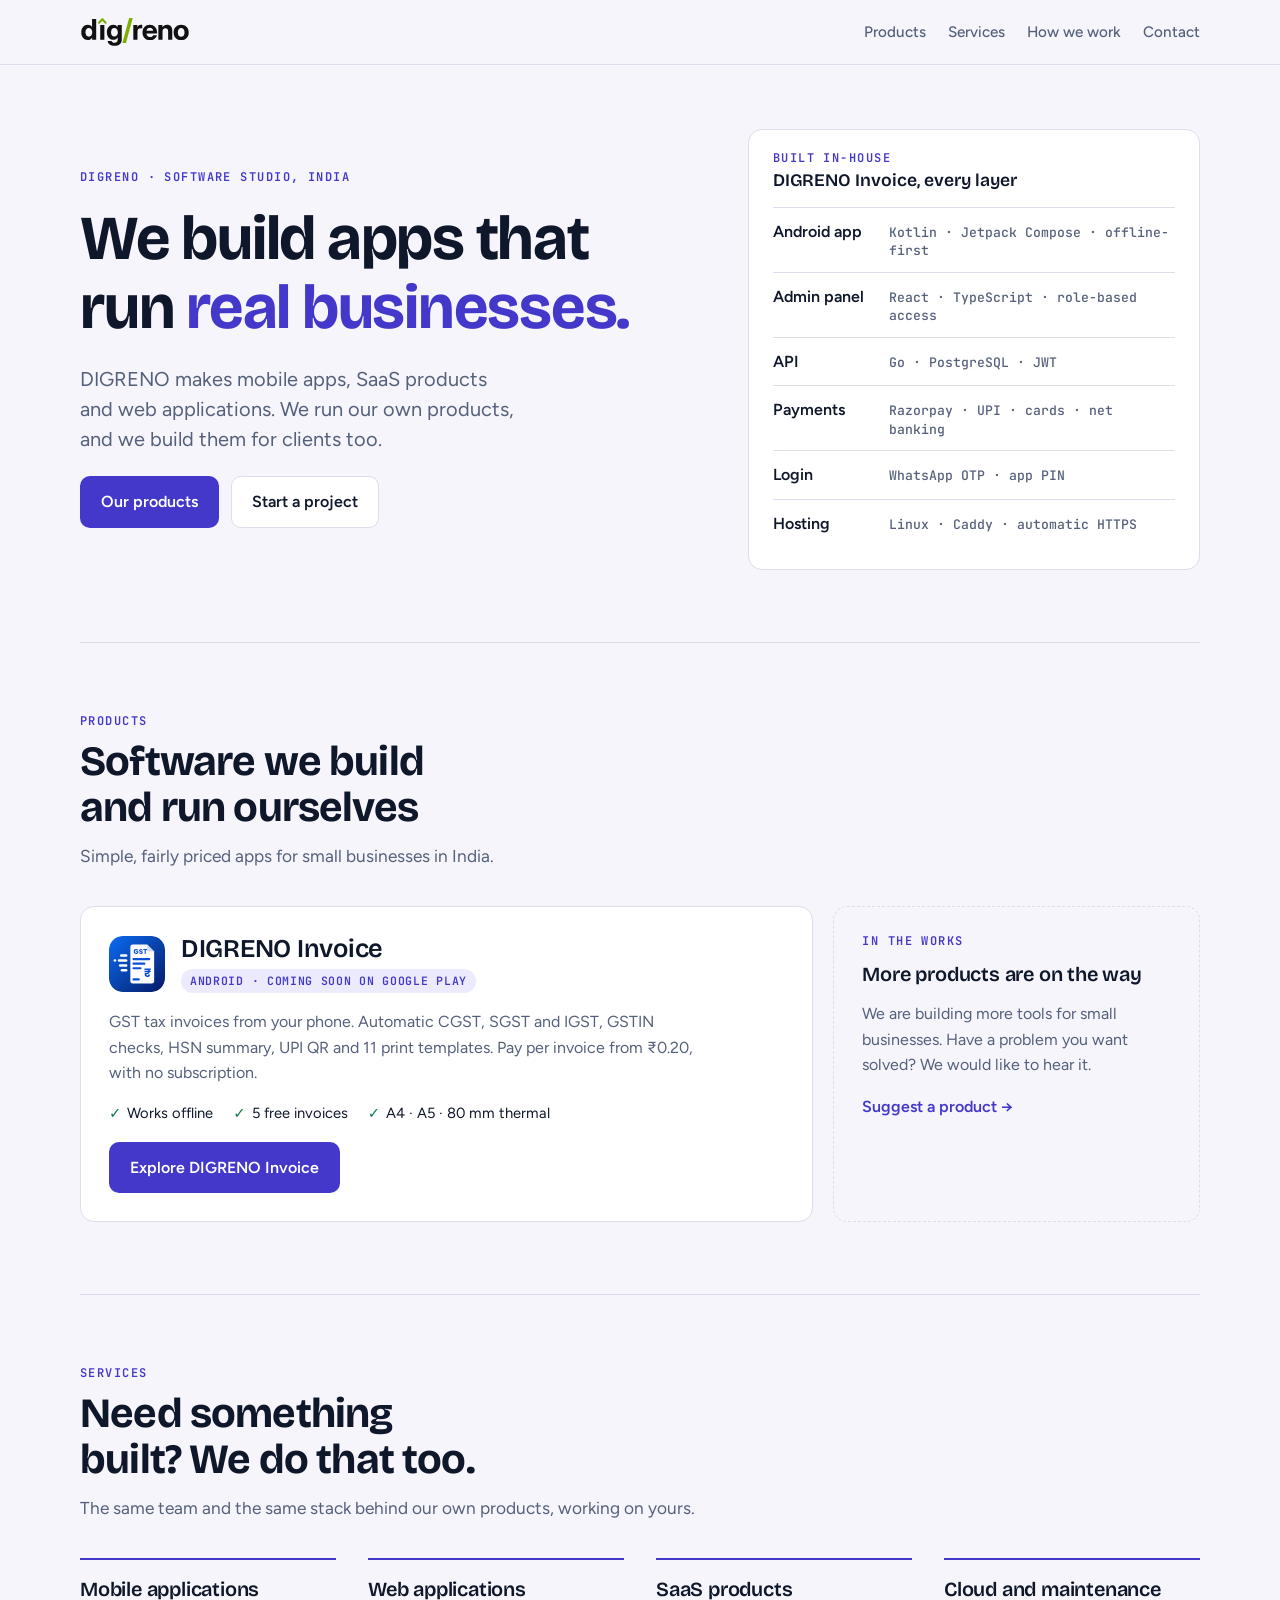
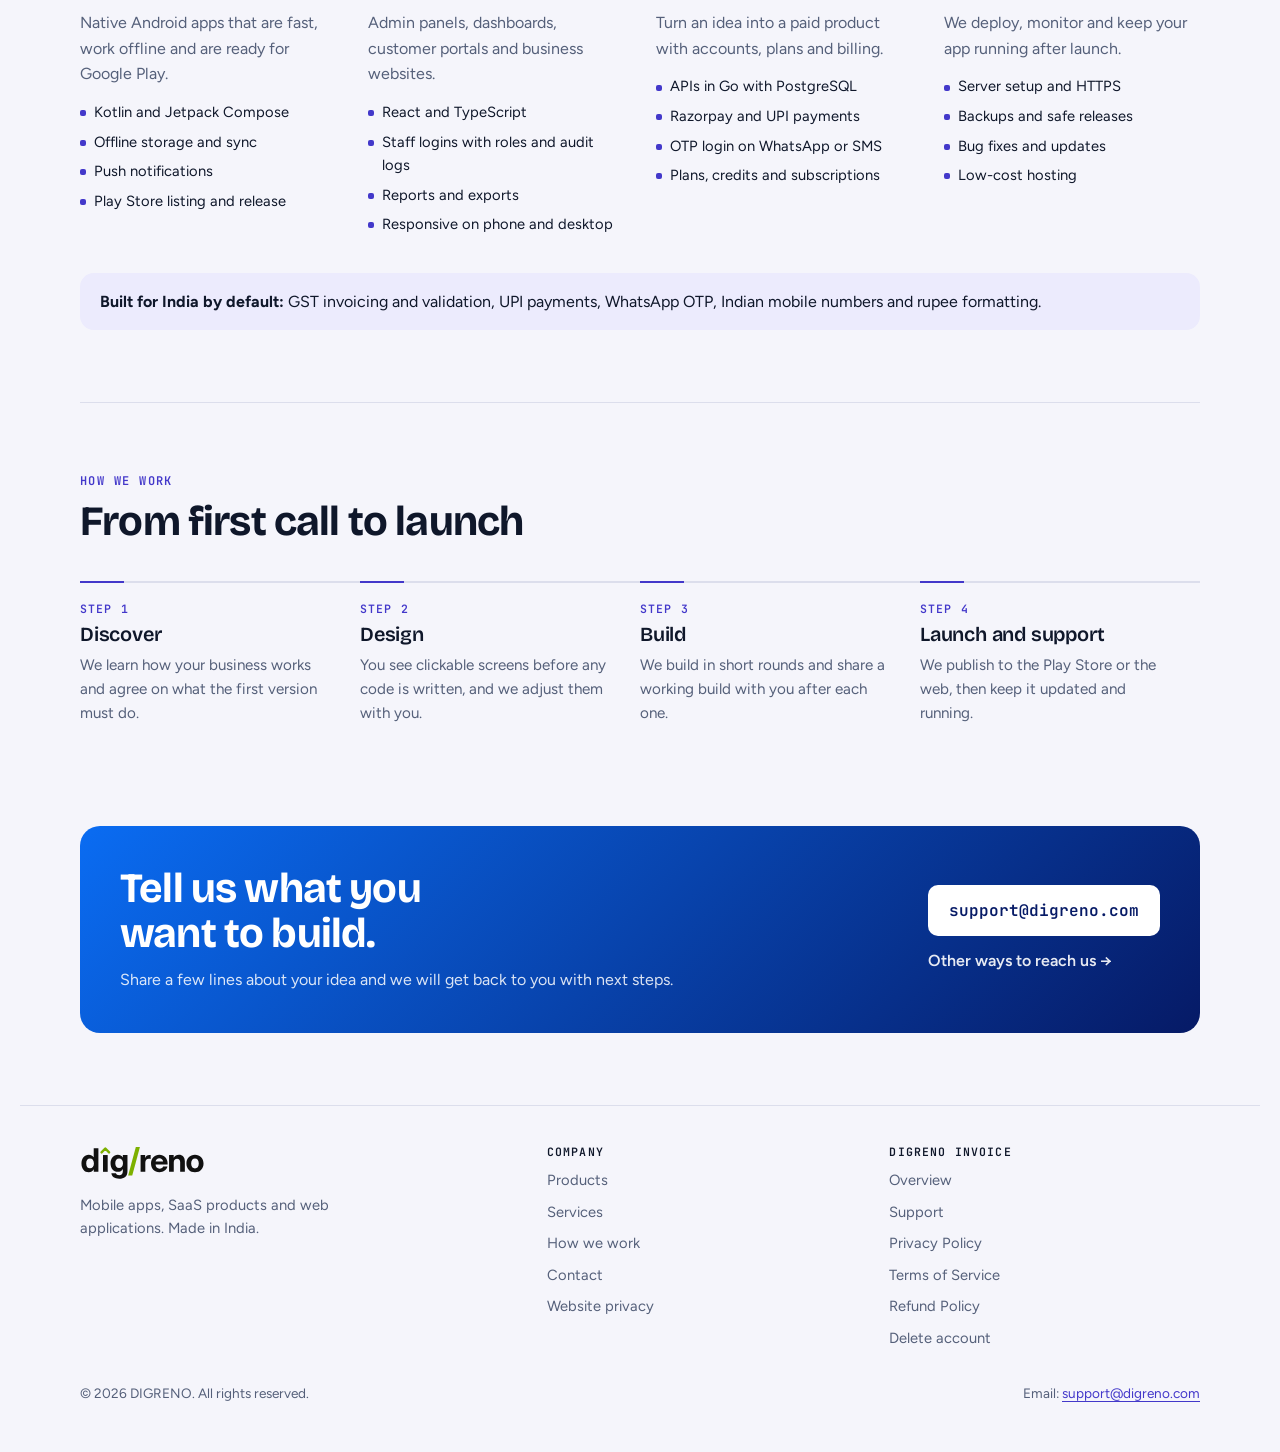
==== commit 855dcb93: "logo & favicon updated" ====
--- a/index.html
+++ b/index.html
@@ -13,6 +13,12 @@
 <meta property="og:description" content="DIGRENO builds mobile apps, SaaS products and web applications for businesses in India. Makers of DIGRENO Invoice.">
 <meta property="og:url" content="https://digreno.com/">
 <link rel="icon" href="/assets/digreno-mark.svg" type="image/svg+xml">
+<link rel="icon" href="/favicon.ico" sizes="any">
+<link rel="apple-touch-icon" href="/assets/apple-touch-icon.png">
+<meta property="og:image" content="https://digreno.com/assets/og-digreno.png">
+<meta property="og:image:width" content="1200">
+<meta property="og:image:height" content="630">
+<meta name="twitter:card" content="summary_large_image">
 <link rel="preconnect" href="https://fonts.googleapis.com"><link rel="preconnect" href="https://fonts.gstatic.com" crossorigin><link rel="stylesheet" href="https://fonts.googleapis.com/css2?family=Bricolage+Grotesque:opsz,wght@12..96,600;12..96,700&family=Figtree:wght@400;500;600;700&family=JetBrains+Mono:wght@500;600;700&display=swap">
 <link rel="stylesheet" href="/assets/site.css">
 </head>
@@ -20,7 +26,7 @@
 <a class="skip" href="#main">Skip to content</a>
 <header class="site-header">
   <nav class="wrap nav" aria-label="Main">
-    <a class="brand" href="/"><img src="/assets/digreno-mark.svg" alt="" width="34" height="34"><span>DIGRENO<span class="brand-sub">Software studio</span></span></a>
+    <a class="brand" href="/" aria-label="DigReno home"><img class="brand-logo brand-logo--light" src="/assets/digreno-wordmark-light.svg" alt="DigReno" width="110" height="30"><img class="brand-logo brand-logo--dark" src="/assets/digreno-wordmark-dark.svg" alt="" width="110" height="30"></a>
     <button class="nav-toggle" type="button" aria-expanded="false" aria-controls="nav-links">Menu</button>
     <div class="nav-links" id="nav-links"><a href="/#products">Products</a><a href="/#services">Services</a><a href="/#process">How we work</a><a href="/contact.html">Contact</a></div>
   </nav>
@@ -139,7 +145,7 @@
   <div class="wrap">
     <div class="footer-grid">
       <div>
-        <a class="brand" href="/"><img src="/assets/digreno-mark.svg" alt="" width="34" height="34"><span>DIGRENO<span class="brand-sub">Software studio</span></span></a>
+        <a class="brand brand-footer" href="/" aria-label="DigReno home"><img class="brand-logo brand-logo--light" src="/assets/digreno-wordmark-light.svg" alt="DigReno" width="124" height="34"><img class="brand-logo brand-logo--dark" src="/assets/digreno-wordmark-dark.svg" alt="" width="124" height="34"></a>
         <p style="margin-top:14px;max-width:34ch">Mobile apps, SaaS products and web applications. Made in India.</p>
       </div>
       <div>
--- a/assets/site.css
+++ b/assets/site.css
@@ -301,3 +301,14 @@
 
 .subnav-crumb { font-size: 0.85rem; color: var(--muted); text-decoration: none; white-space: nowrap; }
 .subnav-crumb:hover { color: var(--ink); }
+
+/* DigReno wordmark (2026 brand): light/dark versions swap with the colour theme */
+.brand img.brand-logo { width: auto; height: 30px; border-radius: 0; }
+.brand-footer img.brand-logo { height: 34px; }
+.brand-logo--dark { display: none; }
+@media (prefers-color-scheme: dark) {
+  :root:not([data-theme="light"]) .brand-logo--light { display: none; }
+  :root:not([data-theme="light"]) .brand-logo--dark { display: block; }
+}
+:root[data-theme="dark"] .brand-logo--light { display: none; }
+:root[data-theme="dark"] .brand-logo--dark { display: block; }
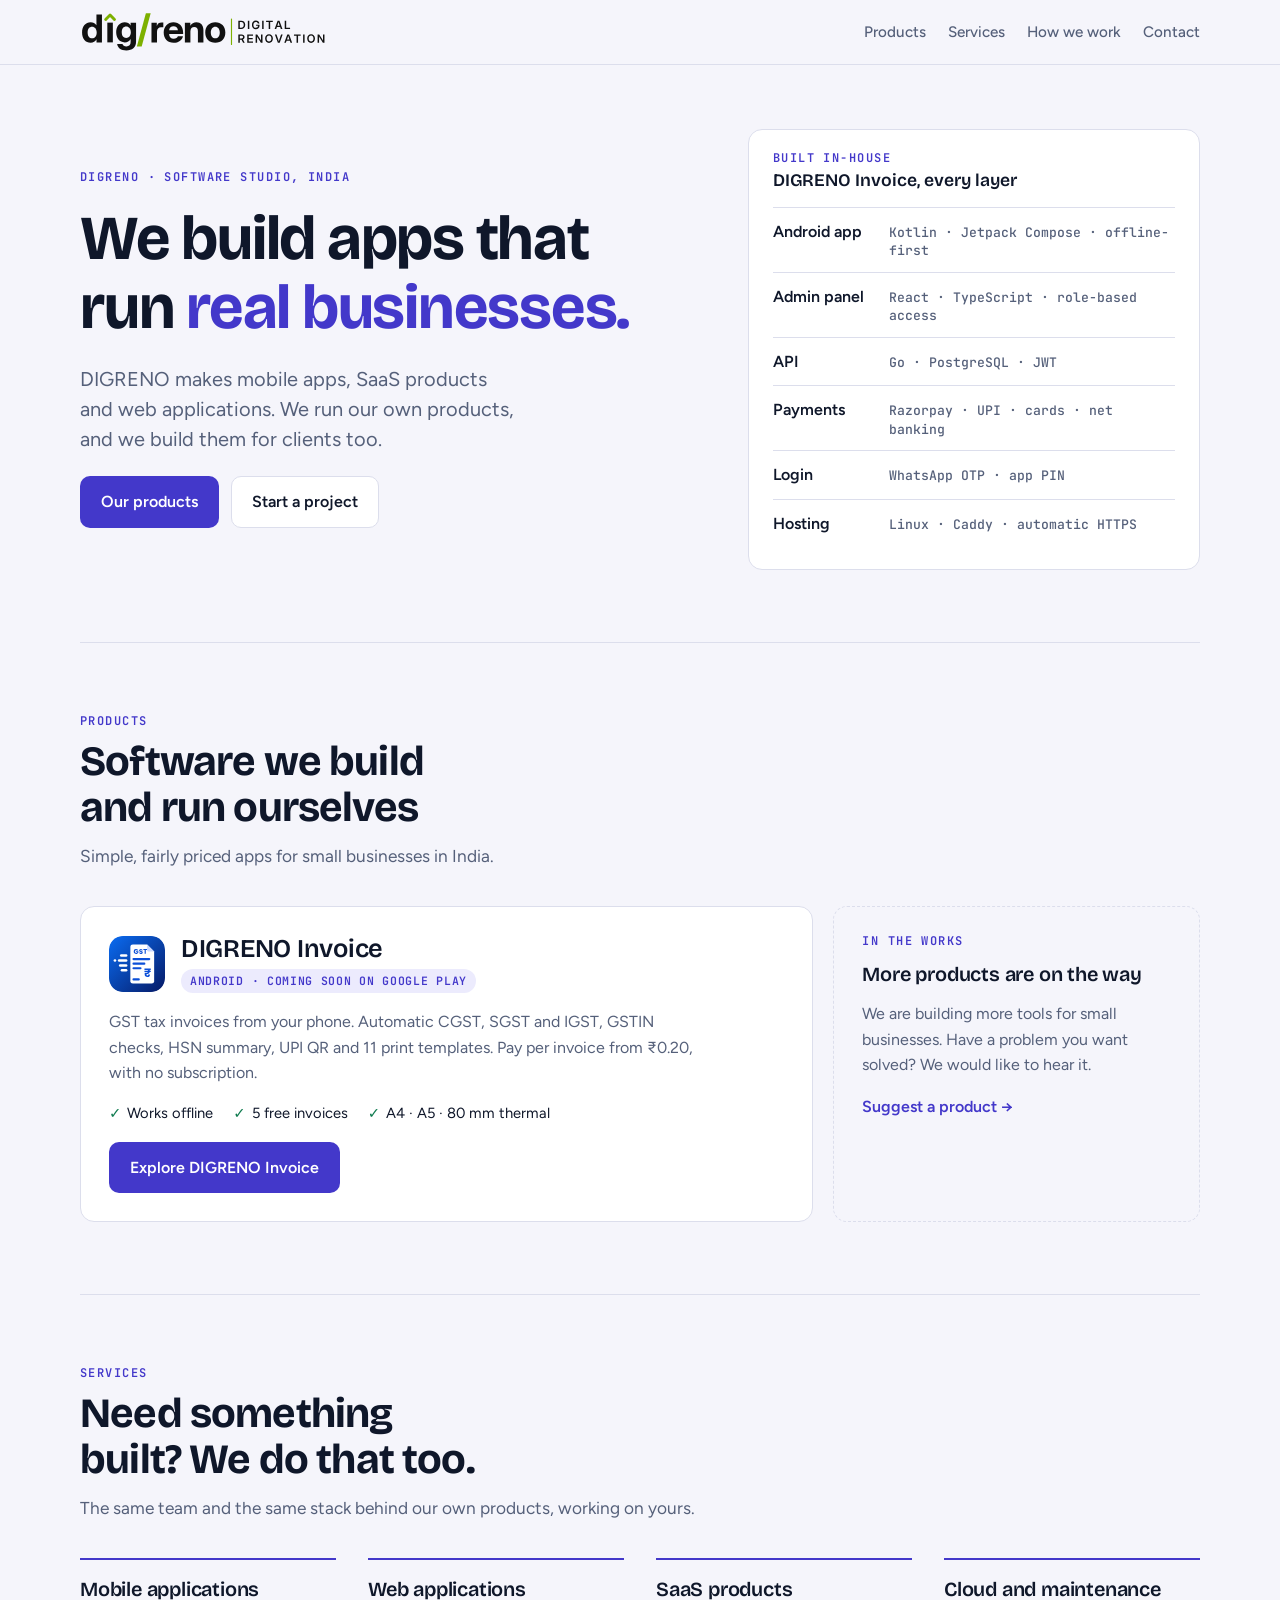
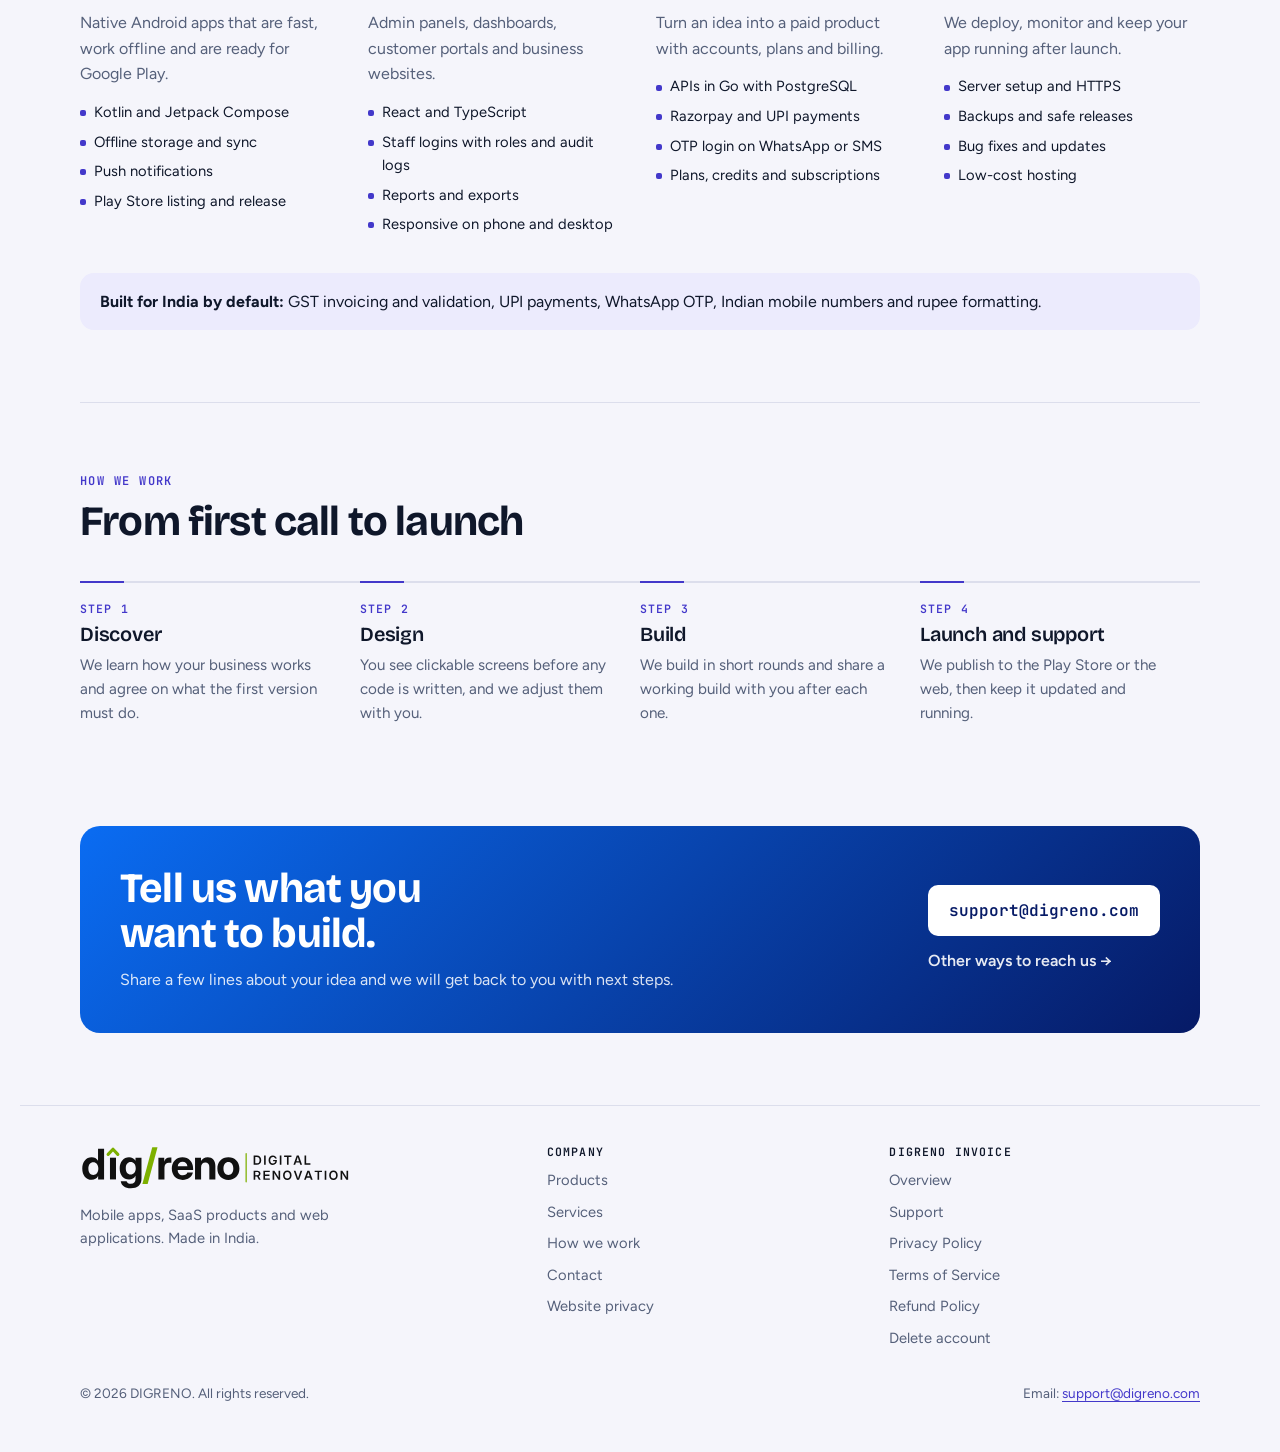
==== commit e69cab6c: "logo & favicon updated" ====
--- a/index.html
+++ b/index.html
@@ -26,7 +26,7 @@
 <a class="skip" href="#main">Skip to content</a>
 <header class="site-header">
   <nav class="wrap nav" aria-label="Main">
-    <a class="brand" href="/" aria-label="DigReno home"><img class="brand-logo brand-logo--light" src="/assets/digreno-wordmark-light.svg" alt="DigReno" width="110" height="30"><img class="brand-logo brand-logo--dark" src="/assets/digreno-wordmark-dark.svg" alt="" width="110" height="30"></a>
+    <a class="brand" href="/" aria-label="DigReno home"><img class="brand-logo brand-logo--light" src="/assets/digreno-lockup-light.svg" alt="DigReno, Digital Renovation" width="246" height="40"><img class="brand-logo brand-logo--dark" src="/assets/digreno-lockup-dark.svg" alt="" width="246" height="40"></a>
     <button class="nav-toggle" type="button" aria-expanded="false" aria-controls="nav-links">Menu</button>
     <div class="nav-links" id="nav-links"><a href="/#products">Products</a><a href="/#services">Services</a><a href="/#process">How we work</a><a href="/contact.html">Contact</a></div>
   </nav>
@@ -145,7 +145,7 @@
   <div class="wrap">
     <div class="footer-grid">
       <div>
-        <a class="brand brand-footer" href="/" aria-label="DigReno home"><img class="brand-logo brand-logo--light" src="/assets/digreno-wordmark-light.svg" alt="DigReno" width="124" height="34"><img class="brand-logo brand-logo--dark" src="/assets/digreno-wordmark-dark.svg" alt="" width="124" height="34"></a>
+        <a class="brand brand-footer" href="/" aria-label="DigReno home"><img class="brand-logo brand-logo--light" src="/assets/digreno-lockup-light.svg" alt="DigReno, Digital Renovation" width="246" height="40"><img class="brand-logo brand-logo--dark" src="/assets/digreno-lockup-dark.svg" alt="" width="246" height="40"></a>
         <p style="margin-top:14px;max-width:34ch">Mobile apps, SaaS products and web applications. Made in India.</p>
       </div>
       <div>
--- a/assets/site.css
+++ b/assets/site.css
@@ -303,8 +303,8 @@
 .subnav-crumb:hover { color: var(--ink); }
 
 /* DigReno wordmark (2026 brand): light/dark versions swap with the colour theme */
-.brand img.brand-logo { width: auto; height: 30px; border-radius: 0; }
-.brand-footer img.brand-logo { height: 34px; }
+.brand img.brand-logo { width: auto; height: 40px; border-radius: 0; }
+.brand-footer img.brand-logo { height: 44px; }
 .brand-logo--dark { display: none; }
 @media (prefers-color-scheme: dark) {
   :root:not([data-theme="light"]) .brand-logo--light { display: none; }
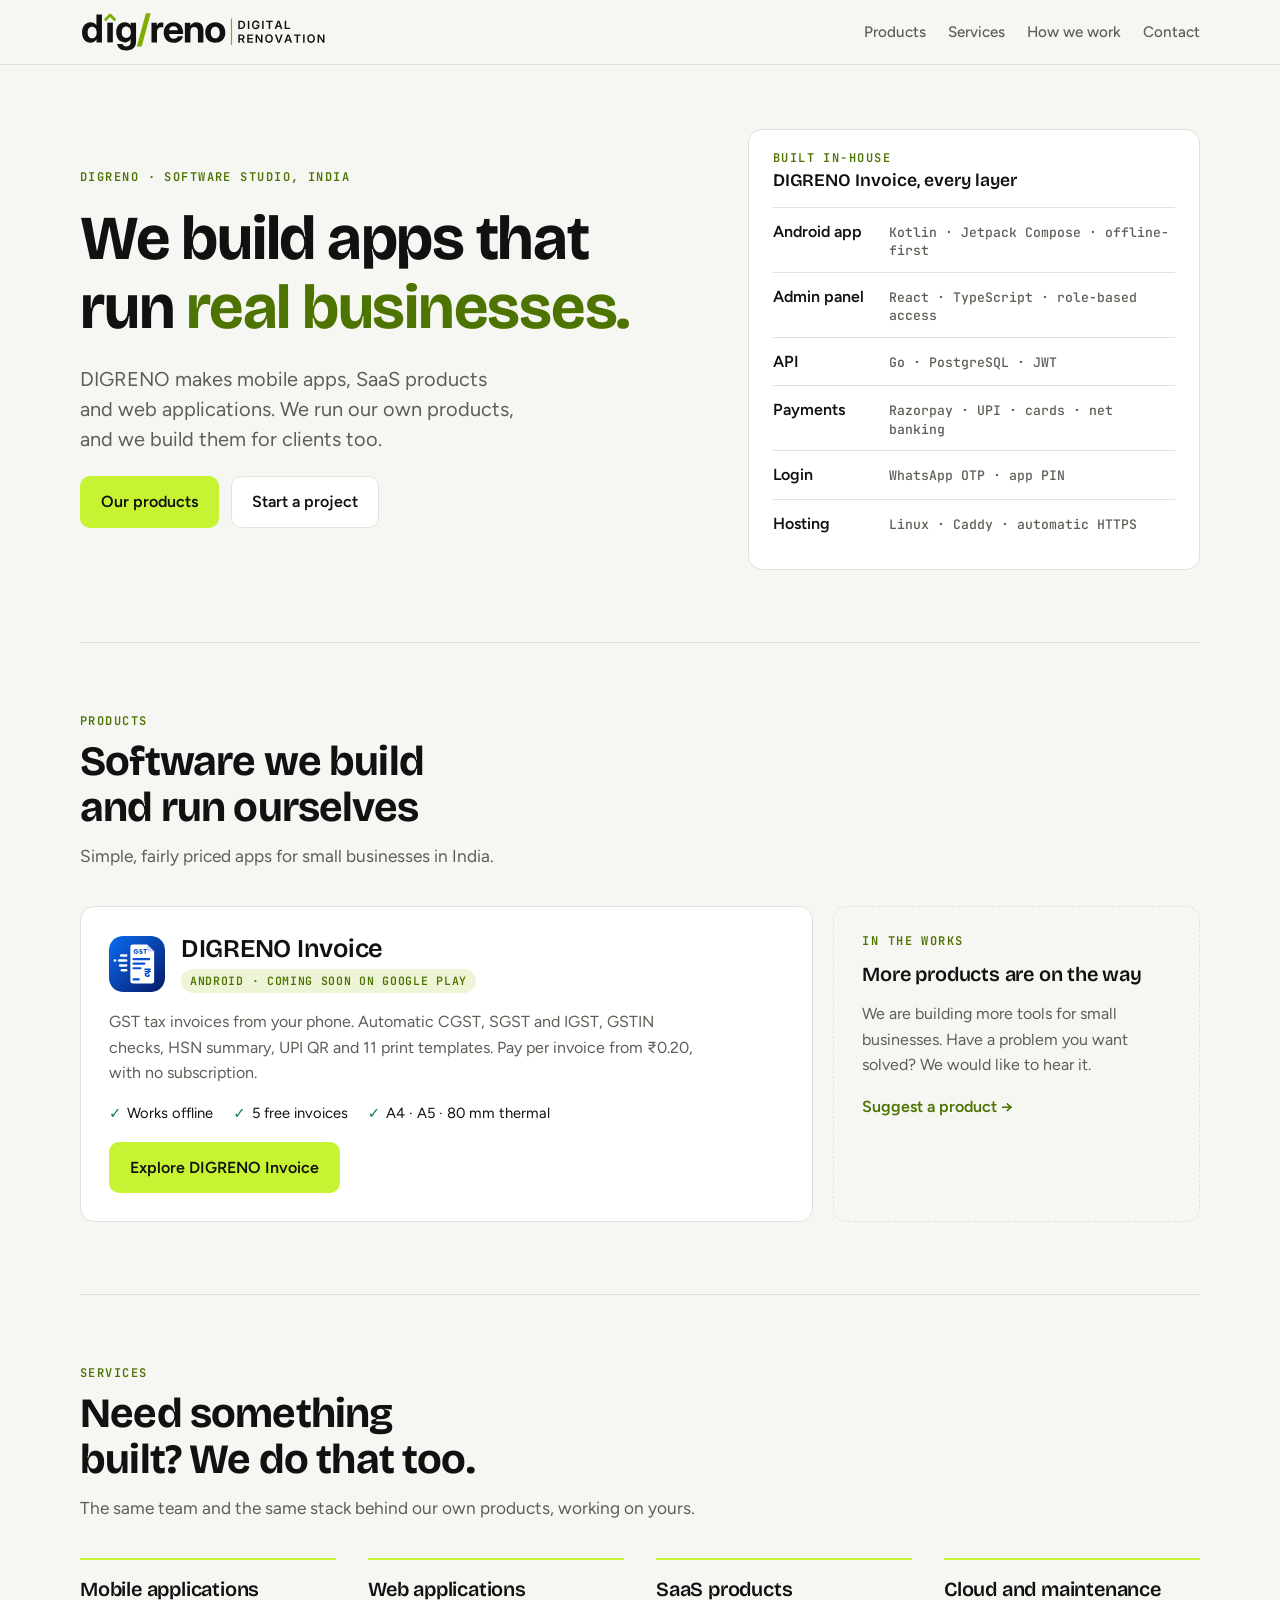
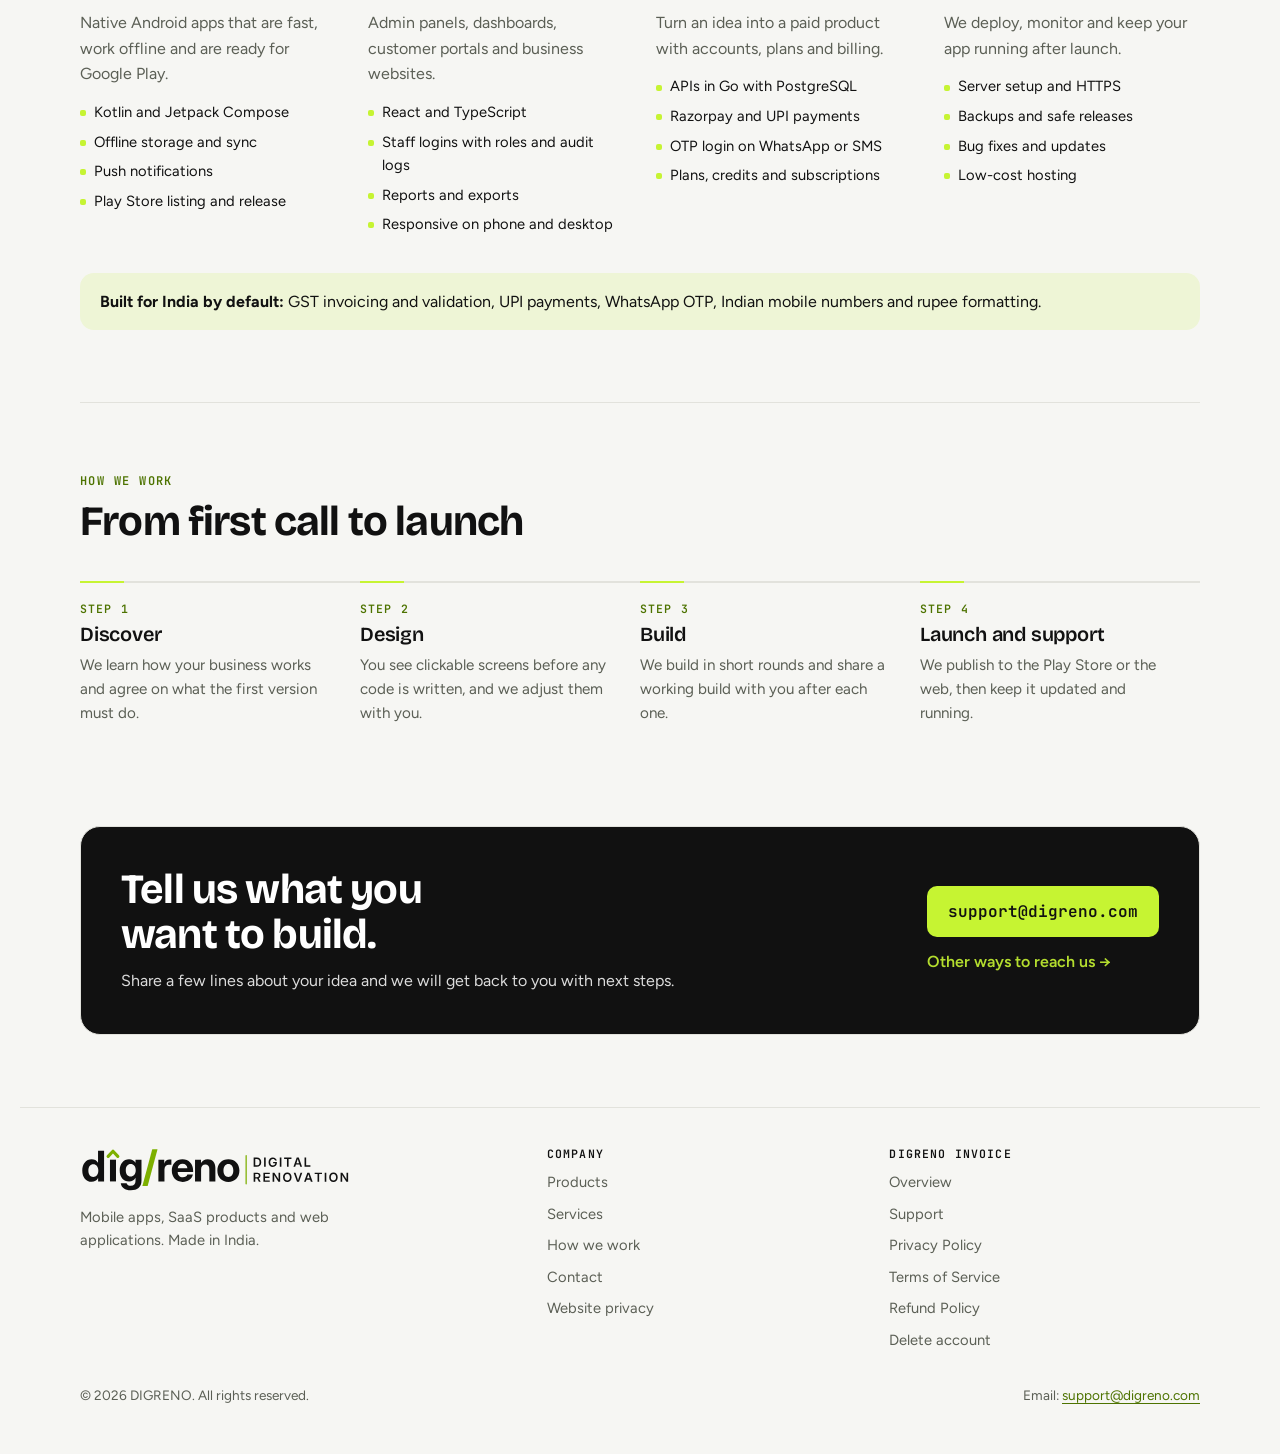
==== commit 4fca643d: "color scheme change" ====
--- a/index.html
+++ b/index.html
@@ -1,12 +1,12 @@
 <!doctype html>
-<html lang="en-IN">
+<html lang="en-IN" class="co">
 <head>
 <meta charset="utf-8">
 <meta name="viewport" content="width=device-width, initial-scale=1, viewport-fit=cover">
 <title>DIGRENO</title>
 <meta name="description" content="DIGRENO builds mobile apps, SaaS products and web applications for businesses in India. Makers of DIGRENO Invoice.">
 <link rel="canonical" href="https://digreno.com/">
-<meta name="theme-color" content="#4338CA">
+<meta name="theme-color" content="#111111">
 <meta property="og:type" content="website">
 <meta property="og:site_name" content="DIGRENO">
 <meta property="og:title" content="DIGRENO">
--- a/assets/site.css
+++ b/assets/site.css
@@ -312,3 +312,33 @@
 }
 :root[data-theme="dark"] .brand-logo--light { display: none; }
 :root[data-theme="dark"] .brand-logo--dark { display: block; }
+
+/* ---------- DigReno brand colours (company pages: <html class="co">) ----------
+   Matches the logo: ink black + lime. Lime is too light for text on white, so in light mode
+   text accents use a deep olive and lime is used as a fill (buttons, rules) with black text on it.
+   /invoice/ pages keep the DIGRENO Invoice app's indigo. */
+:root.co {
+  --bg: #F6F6F3; --surface: #FFFFFF; --ink: #111111; --muted: #5B5F55; --line: #E2E2DC;
+  --indigo: #4D7300;      /* accent text, links (5:1 on bg) */
+  --indigo-soft: #EEF5D6; /* lime tint */
+  --blue: #4D7300; --deep: #111111;
+  --lime: #C6F432; --on-lime: #111111; --on-accent: #FFFFFF;
+}
+@media (prefers-color-scheme: dark) {
+  :root.co:not([data-theme="light"]) {
+    --bg: #0E0F0C; --surface: #171915; --ink: #EDEEE8; --muted: #A3A69B; --line: #2A2D26;
+    --indigo: #C6F432; --indigo-soft: #23290F; --blue: #C6F432; --deep: #EDEEE8; --on-accent: #111111;
+  }
+}
+:root.co[data-theme="dark"] {
+  --bg: #0E0F0C; --surface: #171915; --ink: #EDEEE8; --muted: #A3A69B; --line: #2A2D26;
+  --indigo: #C6F432; --indigo-soft: #23290F; --blue: #C6F432; --deep: #EDEEE8; --on-accent: #111111;
+}
+.co .btn-primary { background: var(--lime); color: var(--on-lime); }
+.co .btn-primary:hover { filter: brightness(0.95); }
+.co .service, .co .steps li::after { border-top-color: var(--lime); }
+.co .steps li::after, .co .service li::before { background: var(--lime); }
+.co .cta { background: #111111; border: 1px solid var(--line); }
+.co .cta h2 { color: #FFFFFF; }
+.co .btn-light { background: var(--lime); color: #111111; }
+.co .text-link.light { color: #C6F432; }
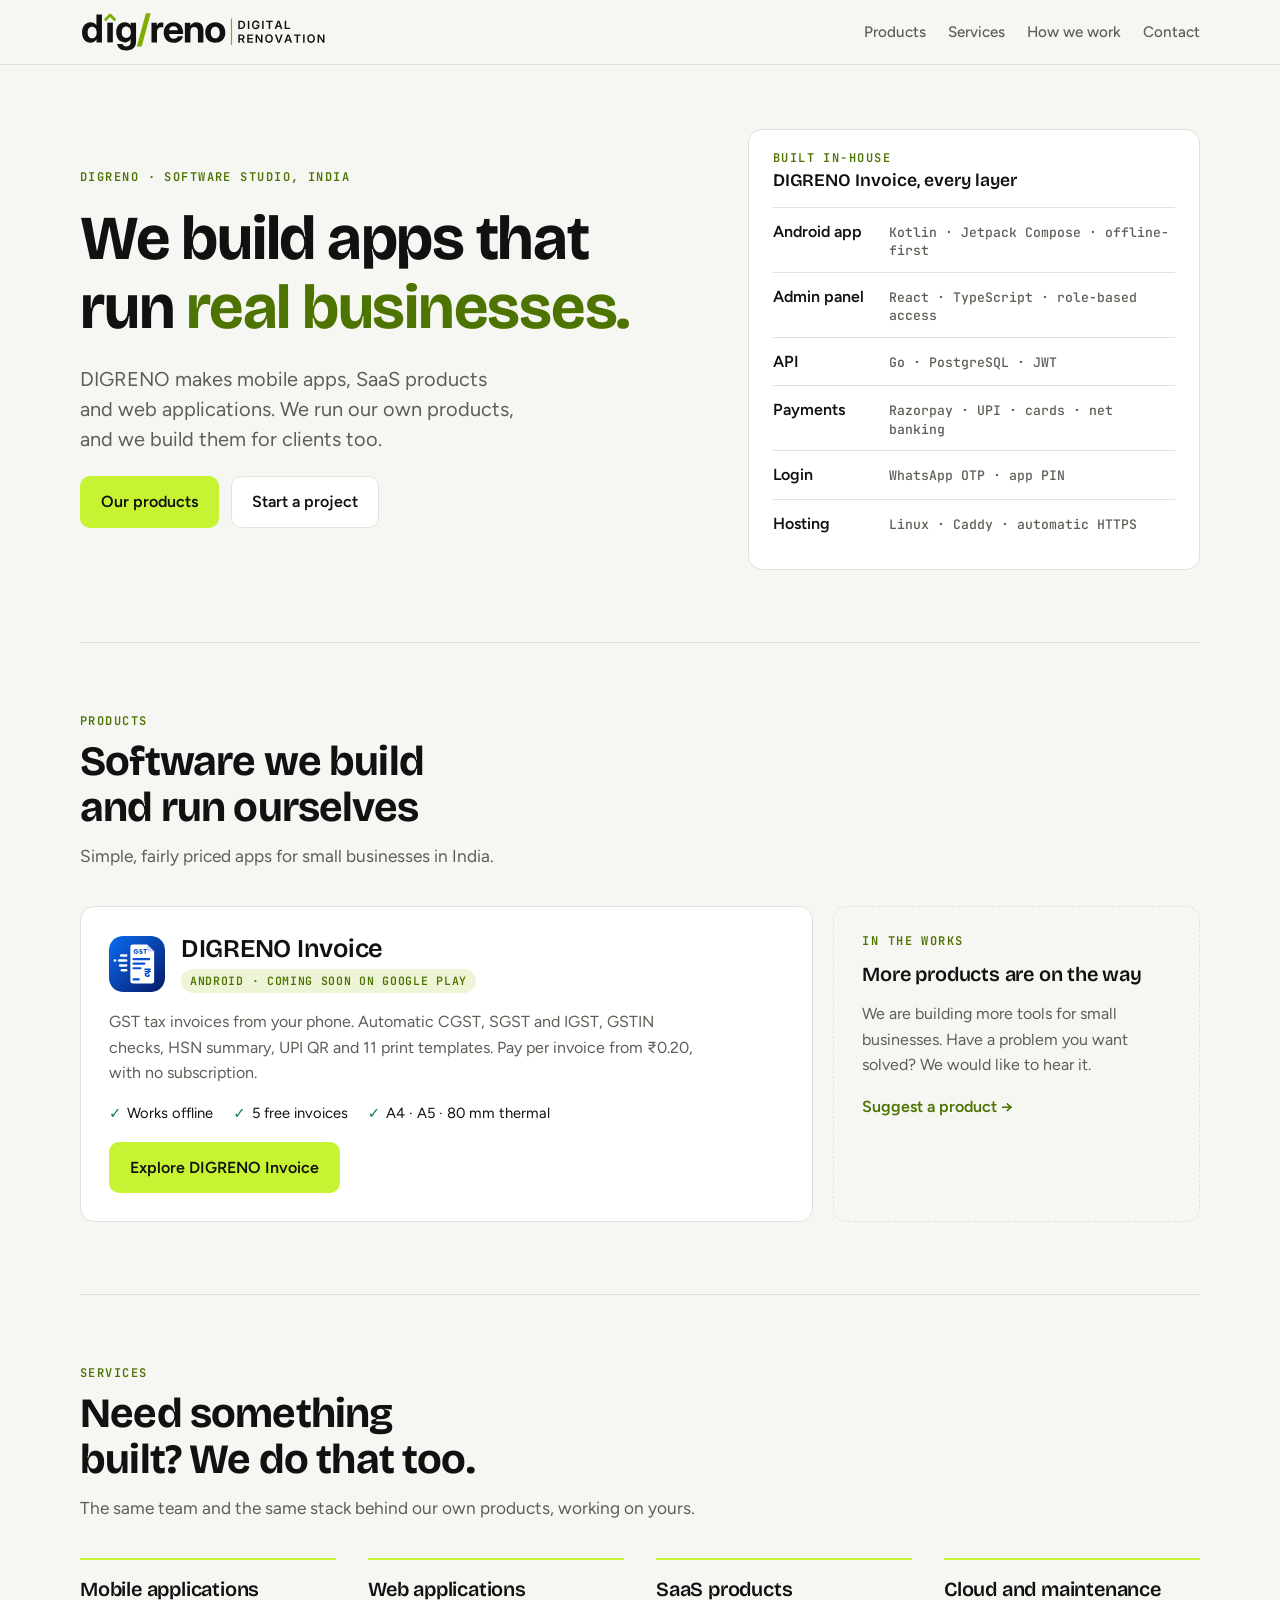
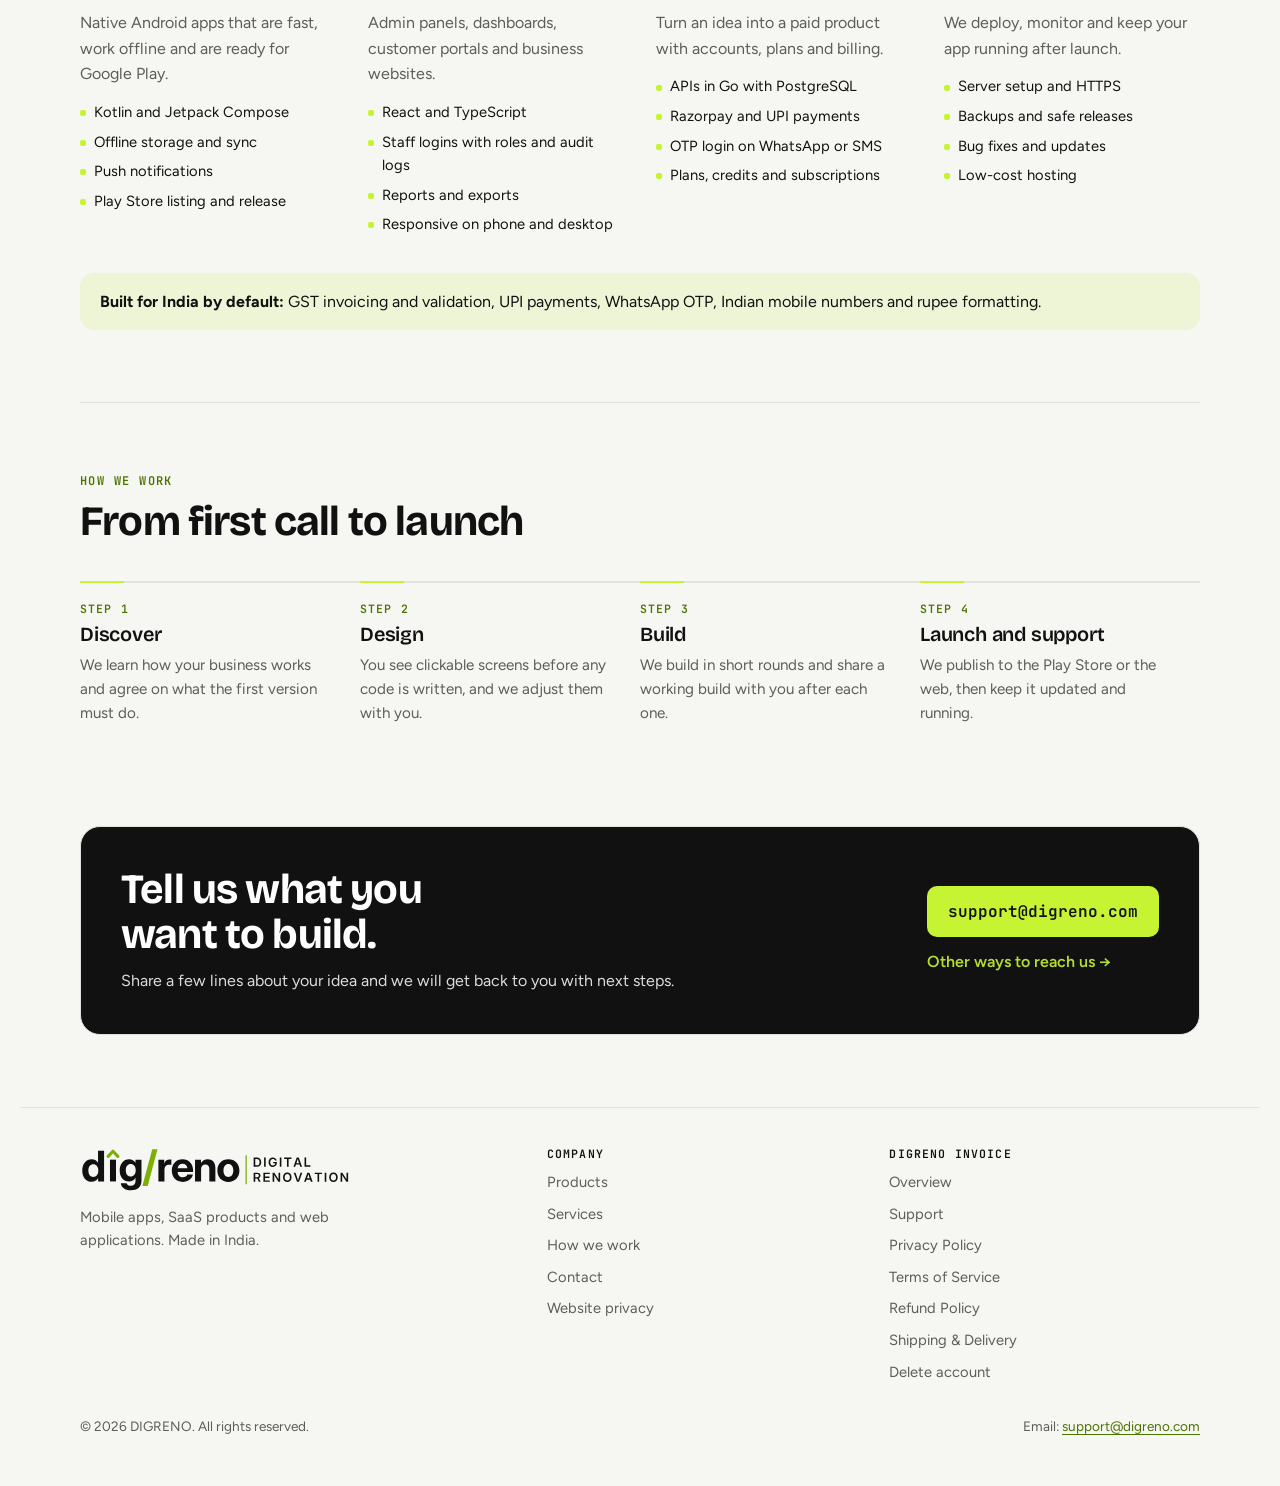
==== commit 8a798fa5: "added shipping policy" ====
--- a/index.html
+++ b/index.html
@@ -154,7 +154,7 @@
       </div>
       <div>
         <h4>DIGRENO Invoice</h4>
-        <ul><li><a href="/invoice/">Overview</a></li><li><a href="/invoice/support.html">Support</a></li><li><a href="/invoice/privacy.html">Privacy Policy</a></li><li><a href="/invoice/terms.html">Terms of Service</a></li><li><a href="/invoice/refund.html">Refund Policy</a></li><li><a href="/invoice/delete-account.html">Delete account</a></li></ul>
+        <ul><li><a href="/invoice/">Overview</a></li><li><a href="/invoice/support.html">Support</a></li><li><a href="/invoice/privacy.html">Privacy Policy</a></li><li><a href="/invoice/terms.html">Terms of Service</a></li><li><a href="/invoice/refund.html">Refund Policy</a></li><li><a href="/invoice/shipping.html">Shipping &amp; Delivery</a></li><li><a href="/invoice/delete-account.html">Delete account</a></li></ul>
       </div>
     </div>
     <div class="footer-base">
